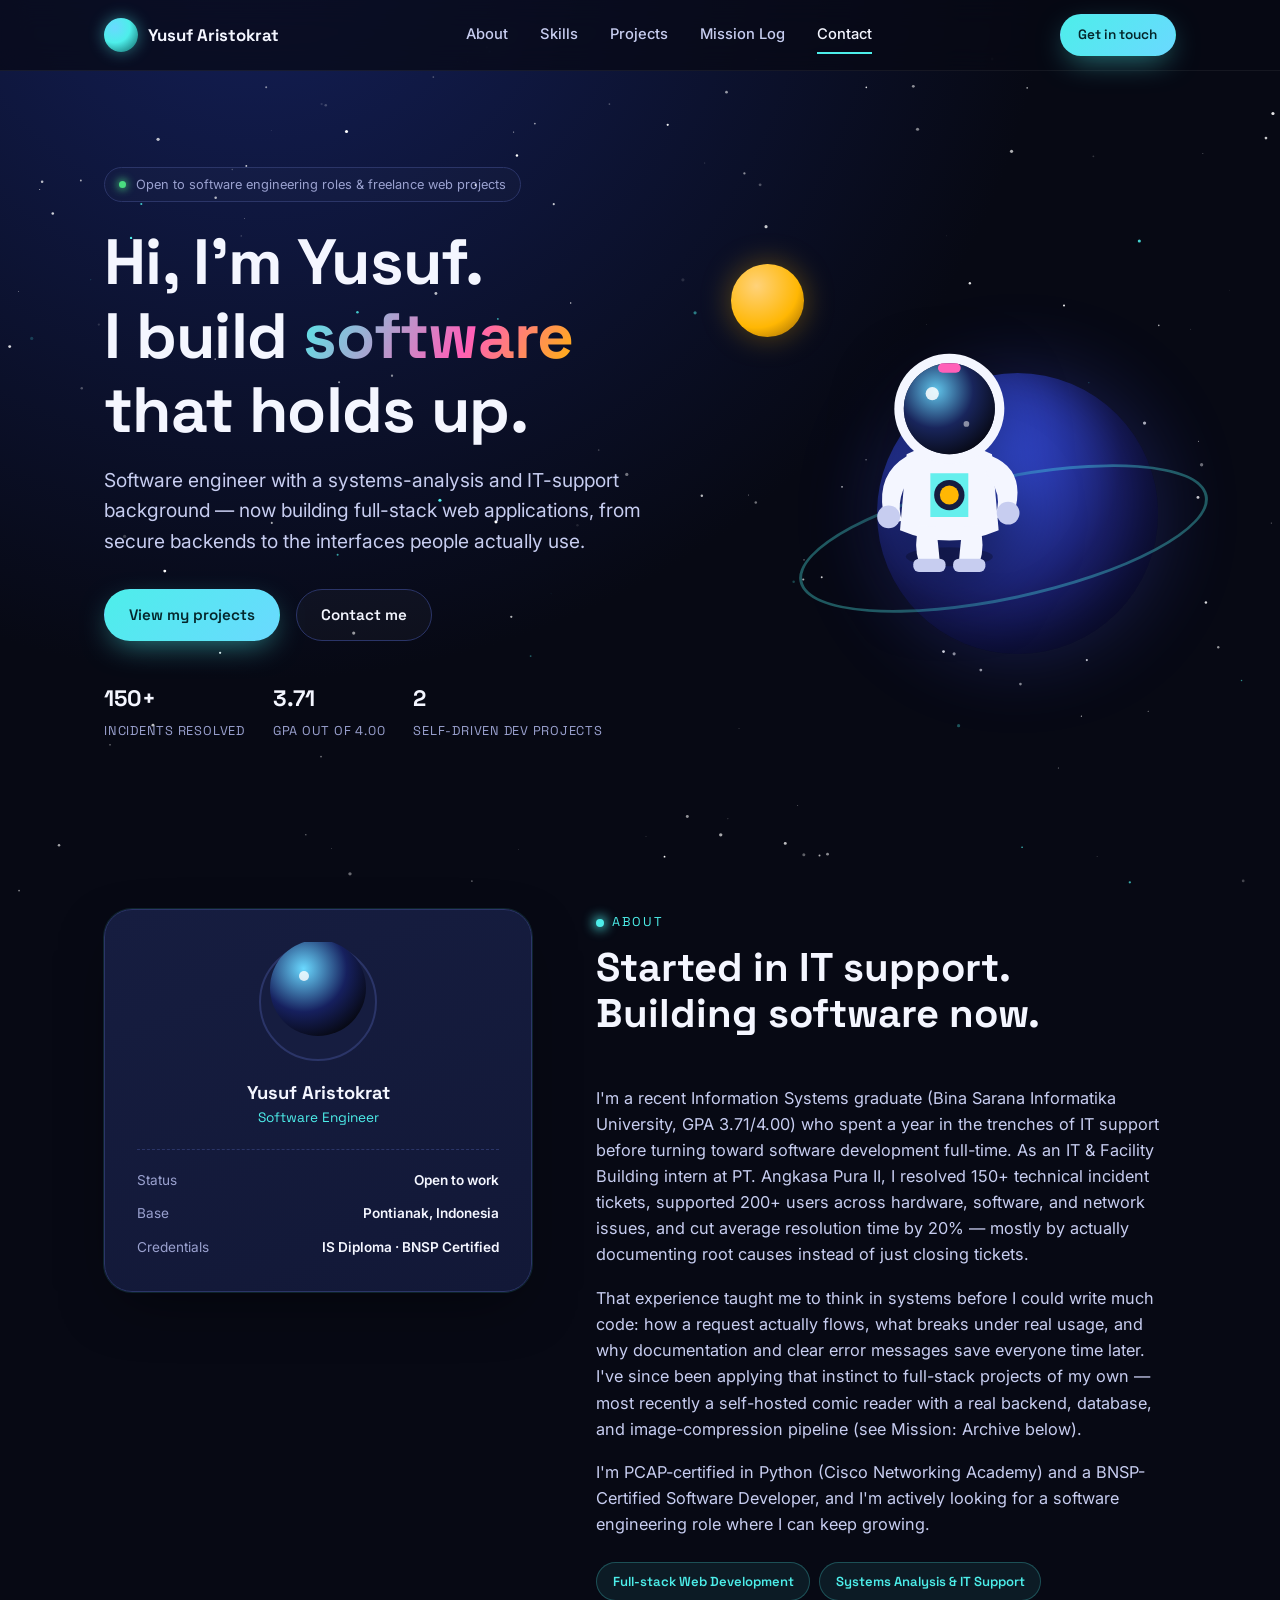
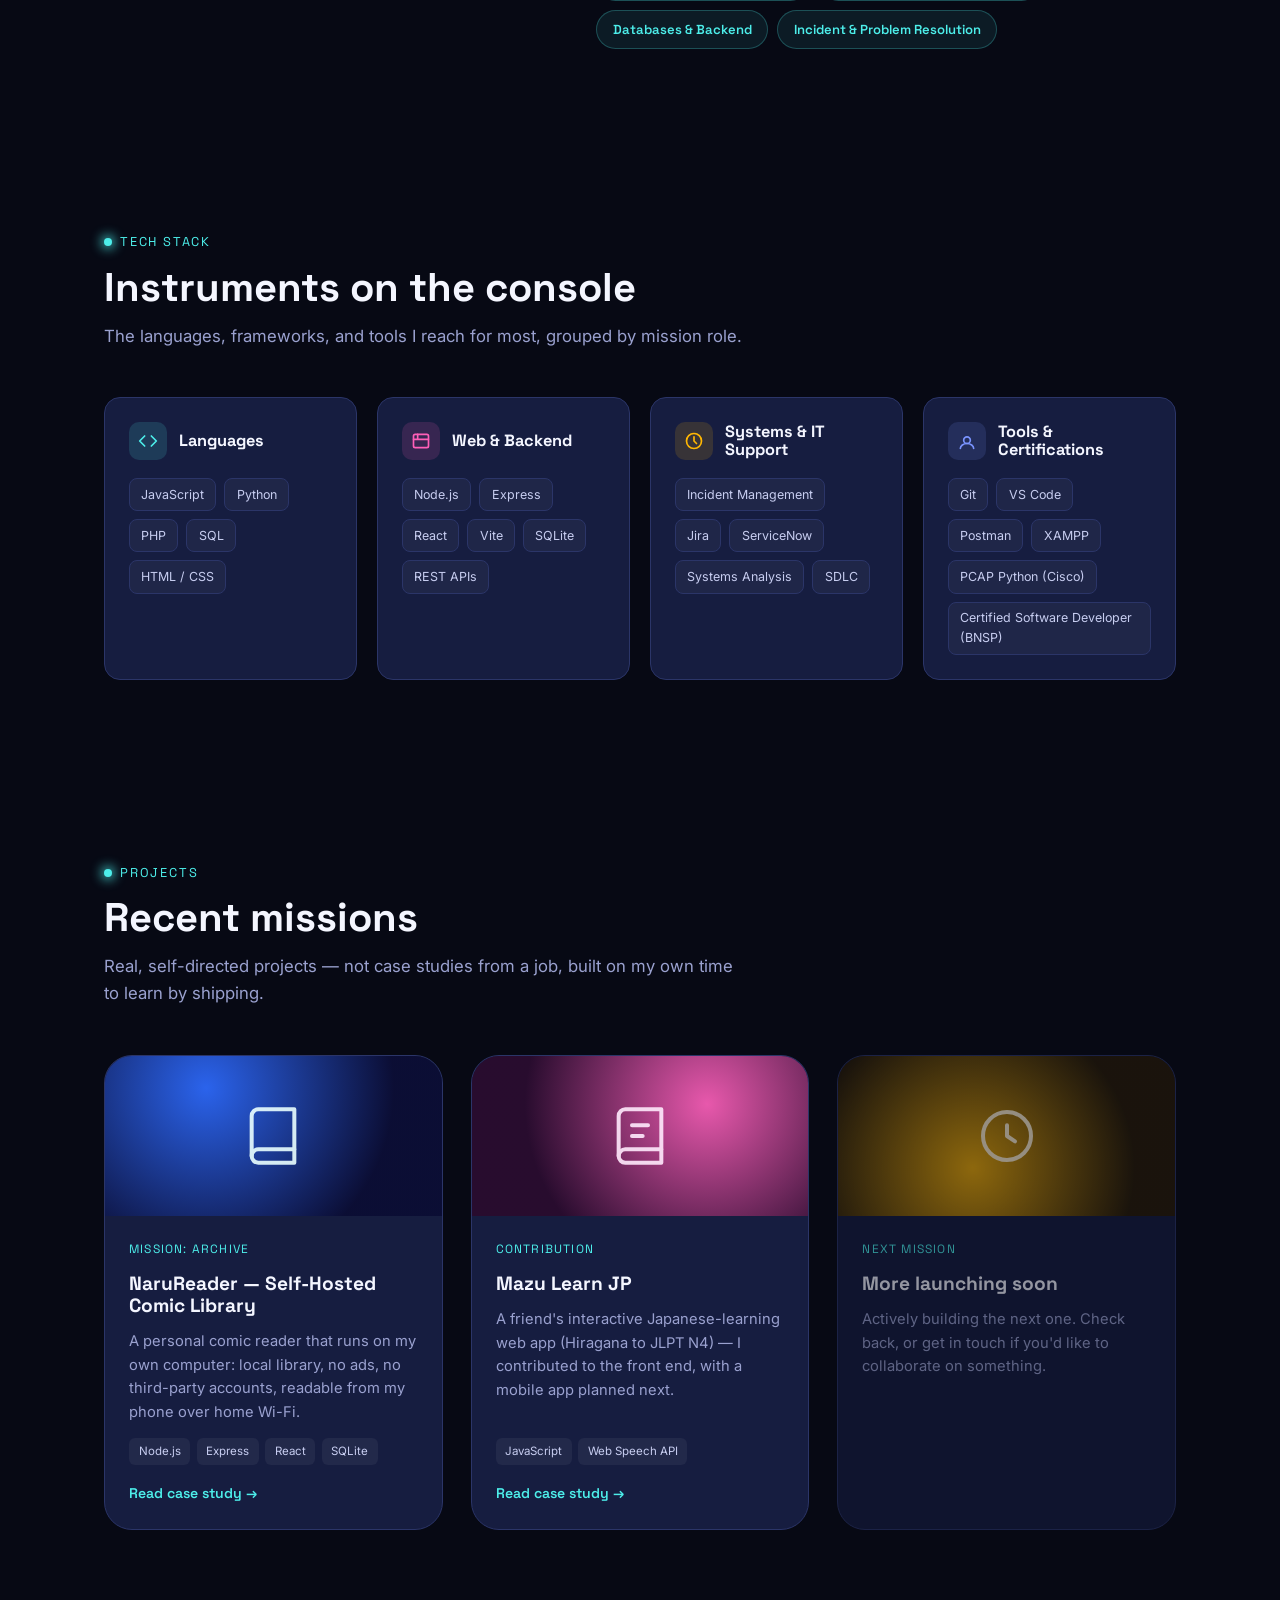
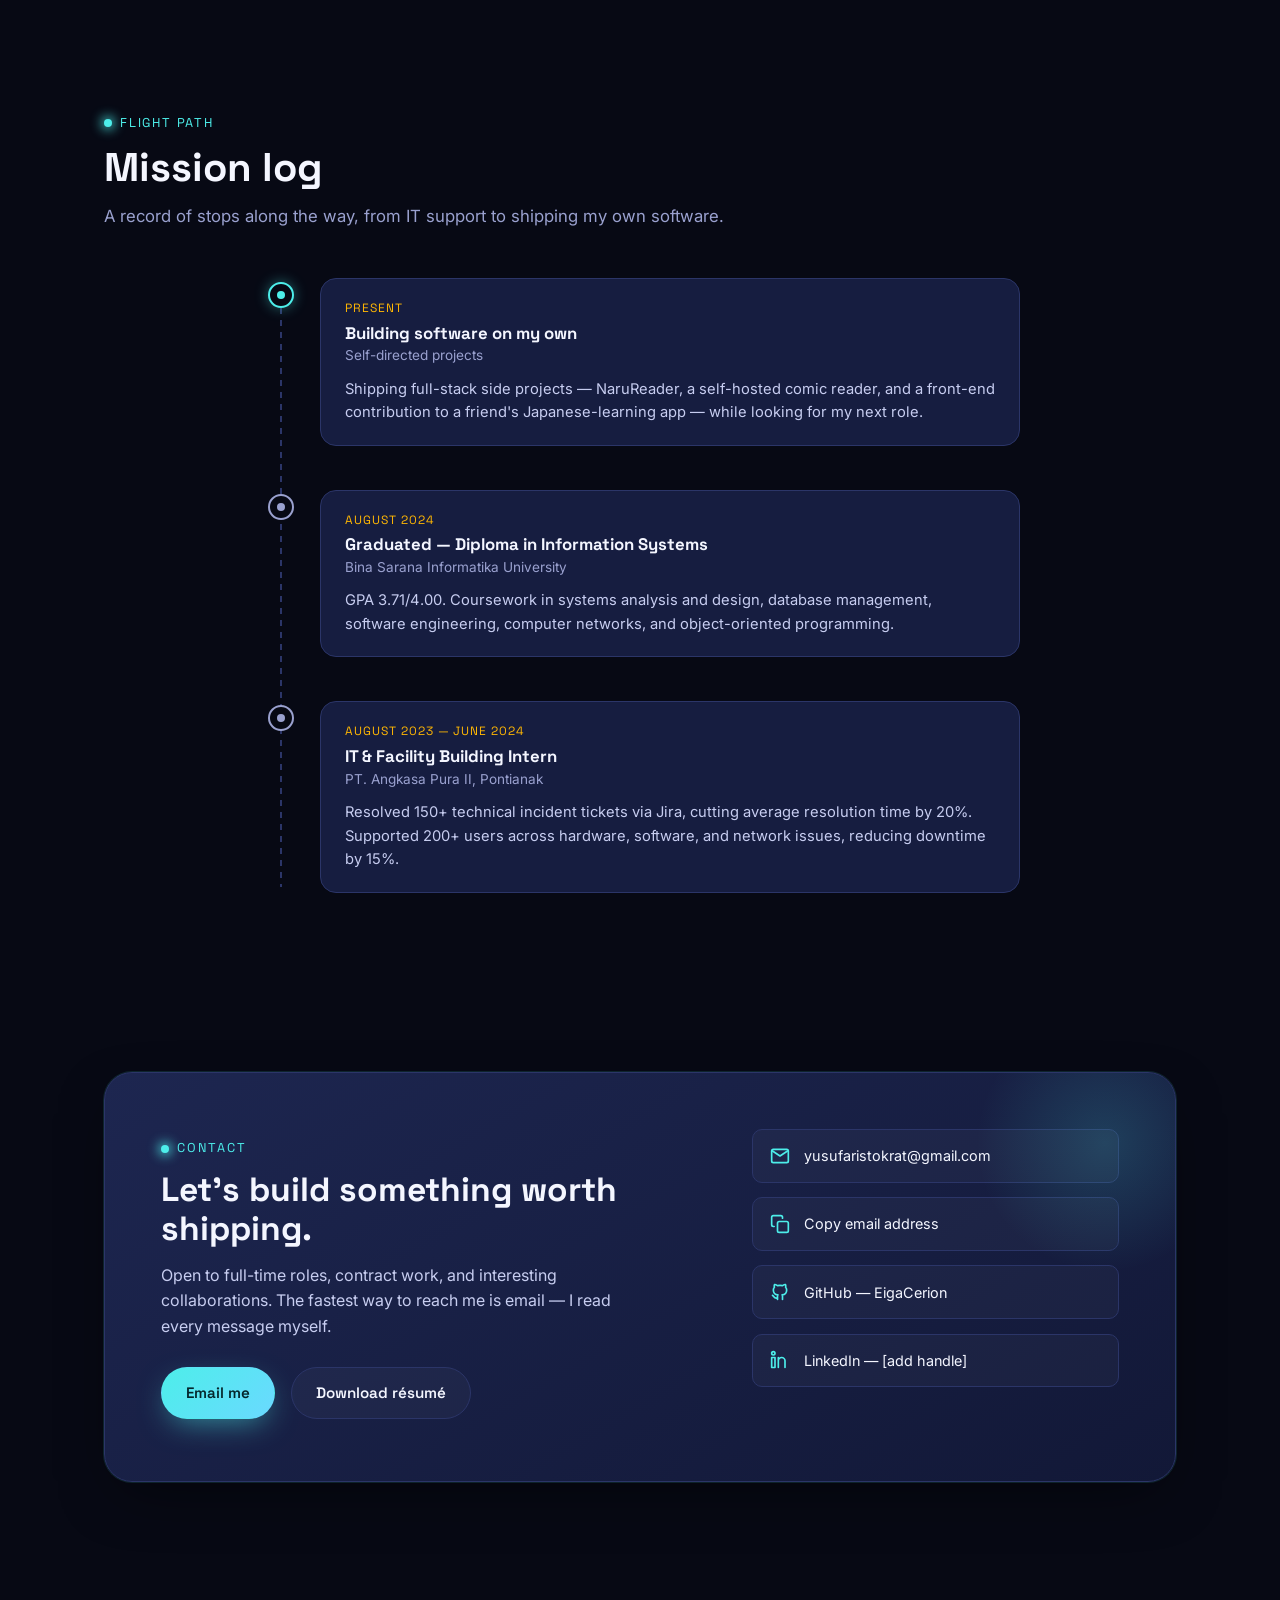
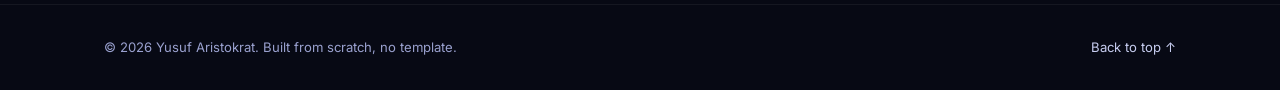
==== index.html @ 8302f6e8 "Initial commit: portfolio site with real content Static HTML/CSS/JS portfolio built around Yusuf's a" ====
<!doctype html>
<html lang="en">
<head>
  <meta charset="utf-8" />
  <meta name="viewport" content="width=device-width, initial-scale=1" />
  <title>Yusuf Aristokrat — Software Engineer</title>
  <meta name="description" content="Yusuf Aristokrat is a software engineer with a systems-analysis and IT-support background, building full-stack web applications. Explore projects, skills, and experience." />
  <meta name="theme-color" content="#070914" />

  <link rel="icon" href="data:image/svg+xml,%3Csvg xmlns='http://www.w3.org/2000/svg' viewBox='0 0 100 100'%3E%3Ccircle cx='50' cy='50' r='46' fill='%234deeea'/%3E%3Ccircle cx='38' cy='42' r='9' fill='%2304302f'/%3E%3C/svg%3E" />

  <link rel="preconnect" href="https://fonts.googleapis.com" />
  <link rel="preconnect" href="https://fonts.gstatic.com" crossorigin />
  <link href="https://fonts.googleapis.com/css2?family=Space+Grotesk:wght@500;600;700&family=Inter:wght@400;500;600&display=swap" rel="stylesheet" />

  <link rel="stylesheet" href="/assets/css/style.css" />

  <meta property="og:title" content="Yusuf Aristokrat — Software Engineer" />
  <meta property="og:description" content="Software engineer with an IT-support and systems-analysis background, building full-stack web applications." />
  <meta property="og:type" content="website" />
</head>
<body>
  <a class="skip-link" href="#main">Skip to content</a>
  <canvas id="starfield" aria-hidden="true"></canvas>

  <header class="site-nav">
    <div class="container nav-inner">
      <a class="brand" href="#top">
        <span class="brand-badge" aria-hidden="true"></span>
        Yusuf Aristokrat
      </a>

      <nav class="nav-links" aria-label="Primary">
        <a href="#about">About</a>
        <a href="#skills">Skills</a>
        <a href="#projects">Projects</a>
        <a href="#log">Mission Log</a>
        <a href="#contact">Contact</a>
      </nav>

      <div class="nav-cta">
        <a class="btn btn-primary btn-sm" href="#contact">Get in touch</a>
        <button class="nav-toggle" aria-label="Toggle menu" aria-expanded="false">
          <svg viewBox="0 0 24 24" fill="none" stroke="currentColor" stroke-width="2" stroke-linecap="round"><line x1="3" y1="6" x2="21" y2="6"/><line x1="3" y1="12" x2="21" y2="12"/><line x1="3" y1="18" x2="21" y2="18"/></svg>
        </button>
      </div>
    </div>
  </header>

  <main id="main">
    <div id="top"></div>

    <!-- ============ HERO ============ -->
    <section class="hero">
      <div class="container hero-inner">
        <div>
          <div class="hero-eyebrow"><span class="dot"></span> Open to software engineering roles &amp; freelance web projects</div>
          <h1>Hi, I'm Yusuf. <br />I build <span class="accent">software</span> that holds up.</h1>
          <p class="hero-lede">
            Software engineer with a systems-analysis and IT-support background — now
            building full-stack web applications, from secure backends to the interfaces
            people actually use.
          </p>
          <div class="hero-actions">
            <a class="btn btn-primary" href="#projects">View my projects</a>
            <a class="btn btn-ghost" href="#contact">Contact me</a>
          </div>
          <div class="hero-meta">
            <div><strong>150+</strong><span>Incidents resolved</span></div>
            <div><strong>3.71</strong><span>GPA out of 4.00</span></div>
            <div><strong>2</strong><span>Self-driven dev projects</span></div>
          </div>
        </div>

        <div class="hero-visual" aria-hidden="true">
          <div class="planet planet-main"></div>
          <div class="planet-ring"></div>
          <div class="planet planet-small"></div>

          <svg class="astronaut" viewBox="0 0 220 260" xmlns="http://www.w3.org/2000/svg">
            <ellipse cx="110" cy="238" rx="46" ry="10" fill="#000" opacity="0.25"/>
            <!-- backpack -->
            <rect x="78" y="118" width="64" height="70" rx="16" fill="#c7cdf0"/>
            <rect x="86" y="128" width="48" height="14" rx="4" fill="#4deeea"/>
            <!-- body -->
            <path d="M65 130 Q110 108 155 130 L162 210 Q110 232 58 210 Z" fill="#f4f6ff"/>
            <path d="M90 150 h40 v46 h-40 z" fill="#4deeea" opacity="0.85" rx="8"/>
            <circle cx="110" cy="173" r="16" fill="#161d40"/>
            <circle cx="110" cy="173" r="10" fill="#ffb703"/>
            <!-- arms -->
            <path d="M65 132 Q34 150 40 190 Q42 205 60 200 Q52 175 72 150 Z" fill="#f4f6ff"/>
            <path d="M155 132 Q189 146 180 186 Q176 202 158 196 Q168 172 148 150 Z" fill="#f4f6ff"/>
            <circle cx="46" cy="196" r="12" fill="#c7cdf0"/>
            <circle cx="172" cy="192" r="12" fill="#c7cdf0"/>
            <!-- legs -->
            <path d="M78 205 Q72 226 78 244 L100 244 Q98 222 96 206 Z" fill="#f4f6ff"/>
            <path d="M142 205 Q148 226 142 244 L120 244 Q122 222 124 206 Z" fill="#f4f6ff"/>
            <rect x="72" y="240" width="34" height="14" rx="6" fill="#c7cdf0"/>
            <rect x="114" y="240" width="34" height="14" rx="6" fill="#c7cdf0"/>
            <!-- helmet -->
            <circle cx="110" cy="82" r="58" fill="#f4f6ff"/>
            <circle cx="110" cy="82" r="48" fill="#0b1230"/>
            <circle cx="110" cy="82" r="48" fill="url(#visorGradient)" opacity="0.9"/>
            <circle cx="92" cy="66" r="7" fill="#ffffff" opacity="0.85"/>
            <circle cx="128" cy="98" r="3" fill="#ffffff" opacity="0.5"/>
            <rect x="98" y="34" width="24" height="10" rx="5" fill="#ff5fb8"/>
            <defs>
              <radialGradient id="visorGradient" cx="35%" cy="30%" r="75%">
                <stop offset="0%" stop-color="#6ad9ff"/>
                <stop offset="55%" stop-color="#1a2760"/>
                <stop offset="100%" stop-color="#070914"/>
              </radialGradient>
            </defs>
          </svg>
        </div>
      </div>
    </section>

    <!-- ============ ABOUT ============ -->
    <section id="about">
      <div class="container about-inner reveal">
        <div class="about-card id-badge">
          <svg class="avatar" viewBox="0 0 120 120" xmlns="http://www.w3.org/2000/svg">
            <circle cx="60" cy="60" r="58" fill="#161d40" stroke="#2b3568" stroke-width="2"/>
            <circle cx="60" cy="46" r="48" fill="url(#idVisor)"/>
            <circle cx="60" cy="46" r="58" fill="none"/>
            <circle cx="46" cy="34" r="5" fill="#fff" opacity="0.8"/>
            <defs>
              <radialGradient id="idVisor" cx="35%" cy="30%" r="75%">
                <stop offset="0%" stop-color="#6ad9ff"/>
                <stop offset="60%" stop-color="#16205e"/>
                <stop offset="100%" stop-color="#070914"/>
              </radialGradient>
            </defs>
          </svg>
          <h3>Yusuf Aristokrat</h3>
          <span class="role">Software Engineer</span>
          <div class="id-stats">
            <div><span>Status</span><span>Open to work</span></div>
            <div><span>Base</span><span>Pontianak, Indonesia</span></div>
            <div><span>Credentials</span><span>IS Diploma · BNSP Certified</span></div>
          </div>
        </div>

        <div>
          <div class="section-head">
            <span class="eyebrow">About</span>
            <h2>Started in IT support. Building software now.</h2>
          </div>
          <div class="about-copy">
            <p>
              I'm a recent Information Systems graduate (Bina Sarana Informatika University,
              GPA 3.71/4.00) who spent a year in the trenches of IT support before turning
              toward software development full-time. As an IT &amp; Facility Building intern
              at PT. Angkasa Pura II, I resolved 150+ technical incident tickets, supported
              200+ users across hardware, software, and network issues, and cut average
              resolution time by 20% — mostly by actually documenting root causes instead of
              just closing tickets.
            </p>
            <p>
              That experience taught me to think in systems before I could write much code:
              how a request actually flows, what breaks under real usage, and why
              documentation and clear error messages save everyone time later. I've since
              been applying that instinct to full-stack projects of my own — most recently a
              self-hosted comic reader with a real backend, database, and image-compression
              pipeline (see Mission: Archive below).
            </p>
            <p>
              I'm PCAP-certified in Python (Cisco Networking Academy) and a BNSP-Certified
              Software Developer, and I'm actively looking for a software engineering role
              where I can keep growing.
            </p>
          </div>
          <div class="focus-chips">
            <span class="chip">Full-stack Web Development</span>
            <span class="chip">Systems Analysis &amp; IT Support</span>
            <span class="chip">Databases &amp; Backend</span>
            <span class="chip">Incident &amp; Problem Resolution</span>
          </div>
        </div>
      </div>
    </section>

    <!-- ============ SKILLS ============ -->
    <section id="skills">
      <div class="container">
        <div class="section-head reveal">
          <span class="eyebrow">Tech stack</span>
          <h2>Instruments on the console</h2>
          <p>The languages, frameworks, and tools I reach for most, grouped by mission role.</p>
        </div>

        <div class="skills-grid reveal">
          <div class="skill-card">
            <div class="skill-card-head">
              <span class="skill-icon icon-cyan">
                <svg viewBox="0 0 24 24" fill="none" stroke="currentColor" stroke-width="2" stroke-linecap="round" stroke-linejoin="round"><polyline points="8 6 2 12 8 18"/><polyline points="16 6 22 12 16 18"/></svg>
              </span>
              <h3>Languages</h3>
            </div>
            <div class="skill-tags">
              <span class="skill-tag">JavaScript</span>
              <span class="skill-tag">Python</span>
              <span class="skill-tag">PHP</span>
              <span class="skill-tag">SQL</span>
              <span class="skill-tag">HTML / CSS</span>
            </div>
          </div>

          <div class="skill-card">
            <div class="skill-card-head">
              <span class="skill-icon icon-magenta">
                <svg viewBox="0 0 24 24" fill="none" stroke="currentColor" stroke-width="2" stroke-linecap="round" stroke-linejoin="round"><rect x="3" y="4" width="18" height="16" rx="2"/><path d="M3 10h18M8 4v6"/></svg>
              </span>
              <h3>Web &amp; Backend</h3>
            </div>
            <div class="skill-tags">
              <span class="skill-tag">Node.js</span>
              <span class="skill-tag">Express</span>
              <span class="skill-tag">React</span>
              <span class="skill-tag">Vite</span>
              <span class="skill-tag">SQLite</span>
              <span class="skill-tag">REST APIs</span>
            </div>
          </div>

          <div class="skill-card">
            <div class="skill-card-head">
              <span class="skill-icon icon-amber">
                <svg viewBox="0 0 24 24" fill="none" stroke="currentColor" stroke-width="2" stroke-linecap="round" stroke-linejoin="round"><circle cx="12" cy="12" r="9"/><path d="M12 7v5l3 3"/></svg>
              </span>
              <h3>Systems &amp; IT Support</h3>
            </div>
            <div class="skill-tags">
              <span class="skill-tag">Incident Management</span>
              <span class="skill-tag">Jira</span>
              <span class="skill-tag">ServiceNow</span>
              <span class="skill-tag">Systems Analysis</span>
              <span class="skill-tag">SDLC</span>
            </div>
          </div>

          <div class="skill-card">
            <div class="skill-card-head">
              <span class="skill-icon icon-blue">
                <svg viewBox="0 0 24 24" fill="none" stroke="currentColor" stroke-width="2" stroke-linecap="round" stroke-linejoin="round"><path d="M12 15a4 4 0 1 0 0-8 4 4 0 0 0 0 8Z"/><path d="M4 21c0-3.3 3.6-6 8-6s8 2.7 8 6"/></svg>
              </span>
              <h3>Tools &amp; Certifications</h3>
            </div>
            <div class="skill-tags">
              <span class="skill-tag">Git</span>
              <span class="skill-tag">VS Code</span>
              <span class="skill-tag">Postman</span>
              <span class="skill-tag">XAMPP</span>
              <span class="skill-tag">PCAP Python (Cisco)</span>
              <span class="skill-tag">Certified Software Developer (BNSP)</span>
            </div>
          </div>
        </div>
      </div>
    </section>

    <!-- ============ PROJECTS ============ -->
    <section id="projects">
      <div class="container">
        <div class="section-head reveal">
          <span class="eyebrow">Projects</span>
          <h2>Recent missions</h2>
          <p>Real, self-directed projects — not case studies from a job, built on my own time to learn by shipping.</p>
        </div>

        <div class="projects-grid reveal">
          <a class="project-card" href="/projects/naruread.html">
            <div class="project-thumb thumb-relay">
              <svg viewBox="0 0 24 24" fill="none" stroke="#eaffff" stroke-width="1.5" stroke-linecap="round" stroke-linejoin="round"><path d="M4 19.5A2.5 2.5 0 0 1 6.5 17H20"/><path d="M6.5 2H20v20H6.5A2.5 2.5 0 0 1 4 19.5v-15A2.5 2.5 0 0 1 6.5 2Z"/></svg>
            </div>
            <div class="project-body">
              <span class="project-codename">Mission: Archive</span>
              <h3>NaruReader — Self-Hosted Comic Library</h3>
              <p>A personal comic reader that runs on my own computer: local library, no ads, no third-party accounts, readable from my phone over home Wi-Fi.</p>
              <div class="project-tags"><span>Node.js</span><span>Express</span><span>React</span><span>SQLite</span></div>
              <span class="project-link">Read case study →</span>
            </div>
          </a>

          <a class="project-card" href="/projects/mazu-learn-jp.html">
            <div class="project-thumb thumb-beacon">
              <svg viewBox="0 0 24 24" fill="none" stroke="#ffeafc" stroke-width="1.5" stroke-linecap="round" stroke-linejoin="round"><path d="M4 19.5A2.5 2.5 0 0 1 6.5 17H20"/><path d="M6.5 2H20v20H6.5A2.5 2.5 0 0 1 4 19.5v-15A2.5 2.5 0 0 1 6.5 2Z"/><path d="M9 8h6M9 12h4"/></svg>
            </div>
            <div class="project-body">
              <span class="project-codename">Contribution</span>
              <h3>Mazu Learn JP</h3>
              <p>A friend's interactive Japanese-learning web app (Hiragana to JLPT N4) — I contributed to the front end, with a mobile app planned next.</p>
              <div class="project-tags"><span>JavaScript</span><span>Web Speech API</span></div>
              <span class="project-link">Read case study →</span>
            </div>
          </a>

          <div class="project-card" style="opacity:0.6; cursor:default;" aria-disabled="true">
            <div class="project-thumb thumb-cartograph">
              <svg viewBox="0 0 24 24" fill="none" stroke="#fff4dd" stroke-width="1.5" stroke-linecap="round" stroke-linejoin="round"><circle cx="12" cy="12" r="9"/><path d="M12 8v4l3 2"/></svg>
            </div>
            <div class="project-body">
              <span class="project-codename">Next mission</span>
              <h3>More launching soon</h3>
              <p>Actively building the next one. Check back, or get in touch if you'd like to collaborate on something.</p>
            </div>
          </div>
        </div>
      </div>
    </section>

    <!-- ============ MISSION LOG (experience) ============ -->
    <section id="log">
      <div class="container">
        <div class="section-head reveal">
          <span class="eyebrow">Flight path</span>
          <h2>Mission log</h2>
          <p>A record of stops along the way, from IT support to shipping my own software.</p>
        </div>

        <div class="timeline reveal">
          <div class="timeline-item">
            <div class="timeline-marker"><span></span></div>
            <div class="timeline-card">
              <span class="timeline-date">Present</span>
              <h3>Building software on my own</h3>
              <span class="timeline-org">Self-directed projects</span>
              <p>Shipping full-stack side projects — NaruReader, a self-hosted comic reader, and a front-end contribution to a friend's Japanese-learning app — while looking for my next role.</p>
            </div>
          </div>

          <div class="timeline-item is-past">
            <div class="timeline-marker"><span></span></div>
            <div class="timeline-card">
              <span class="timeline-date">August 2024</span>
              <h3>Graduated — Diploma in Information Systems</h3>
              <span class="timeline-org">Bina Sarana Informatika University</span>
              <p>GPA 3.71/4.00. Coursework in systems analysis and design, database management, software engineering, computer networks, and object-oriented programming.</p>
            </div>
          </div>

          <div class="timeline-item is-past">
            <div class="timeline-marker"><span></span></div>
            <div class="timeline-card">
              <span class="timeline-date">August 2023 — June 2024</span>
              <h3>IT &amp; Facility Building Intern</h3>
              <span class="timeline-org">PT. Angkasa Pura II, Pontianak</span>
              <p>Resolved 150+ technical incident tickets via Jira, cutting average resolution time by 20%. Supported 200+ users across hardware, software, and network issues, reducing downtime by 15%.</p>
            </div>
          </div>
        </div>
      </div>
    </section>

    <!-- ============ CONTACT ============ -->
    <section id="contact">
      <div class="container">
        <div class="contact-panel reveal">
          <div class="contact-copy">
            <span class="eyebrow">Contact</span>
            <h2>Let's build something worth shipping.</h2>
            <p>
              Open to full-time roles, contract work, and interesting collaborations.
              The fastest way to reach me is email — I read every message myself.
            </p>
            <div class="contact-actions">
              <a class="btn btn-primary" href="mailto:yusufaristokrat@gmail.com">Email me</a>
              <a class="btn btn-ghost" href="/assets/resume.pdf" target="_blank" rel="noopener">Download résumé</a>
            </div>
          </div>

          <div class="contact-links">
            <a class="contact-link-item" href="mailto:yusufaristokrat@gmail.com">
              <svg viewBox="0 0 24 24" fill="none" stroke="currentColor" stroke-width="2" stroke-linecap="round" stroke-linejoin="round"><rect x="2" y="4" width="20" height="16" rx="2"/><path d="m3 6 9 6 9-6"/></svg>
              yusufaristokrat@gmail.com
            </a>
            <button class="contact-link-item" type="button" data-copy-email="yusufaristokrat@gmail.com" style="cursor:pointer;text-align:left;width:100%;">
              <svg viewBox="0 0 24 24" fill="none" stroke="currentColor" stroke-width="2" stroke-linecap="round" stroke-linejoin="round"><rect x="9" y="9" width="13" height="13" rx="2"/><path d="M5 15H4a2 2 0 0 1-2-2V4a2 2 0 0 1 2-2h9a2 2 0 0 1 2 2v1"/></svg>
              Copy email address
            </button>
            <a class="contact-link-item" href="https://github.com/EigaCerion" target="_blank" rel="noopener">
              <svg viewBox="0 0 24 24" fill="none" stroke="currentColor" stroke-width="2" stroke-linecap="round" stroke-linejoin="round"><path d="M9 19c-4.3 1.4-4.3-2.5-6-3m12 5v-3.5c0-1 .1-1.4-.5-2 2.8-.3 5.5-1.4 5.5-6a4.6 4.6 0 0 0-1.3-3.2 4.2 4.2 0 0 0-.1-3.2s-1.1-.3-3.5 1.3a12.3 12.3 0 0 0-6.2 0C6.5 2.8 5.4 3.1 5.4 3.1a4.2 4.2 0 0 0-.1 3.2A4.6 4.6 0 0 0 4 9.5c0 4.6 2.7 5.7 5.5 6-.6.6-.6 1.2-.5 2V21"/></svg>
              GitHub — EigaCerion
            </a>
            <a class="contact-link-item" href="https://www.linkedin.com/" target="_blank" rel="noopener">
              <svg viewBox="0 0 24 24" fill="none" stroke="currentColor" stroke-width="2" stroke-linecap="round" stroke-linejoin="round"><rect x="2" y="9" width="4" height="12"/><circle cx="4" cy="4" r="2"/><path d="M10 9v12M10 13a4 4 0 0 1 8 0v8"/></svg>
              LinkedIn — [add handle]
            </a>
            <p class="copy-feedback" role="status" aria-live="polite"></p>
          </div>
        </div>
      </div>
    </section>
  </main>

  <footer class="site-footer">
    <div class="container footer-inner">
      <span>© 2026 Yusuf Aristokrat. Built from scratch, no template.</span>
      <a href="#top">Back to top ↑</a>
    </div>
  </footer>

  <script src="/assets/js/main.js" defer></script>
</body>
</html>
---- assets/css/style.css ----
/* ==========================================================================
   Yusuf Aristokrat — Portfolio
   Cartoon sci-fi / space theme. Single stylesheet, no build step required.
   ========================================================================== */

:root {
  /* Space palette */
  --bg-0: #070914;
  --bg-1: #0b0f24;
  --bg-2: #121837;
  --surface: #161d40;
  --surface-hi: #1d2650;
  --border: #2b3568;

  --text-0: #f4f6ff;
  --text-1: #c7cdf0;
  --text-2: #9aa1cf;

  --cyan: #4deeea;
  --cyan-ink: #04302f;
  --magenta: #ff5fb8;
  --amber: #ffb703;

  --focus: #7fe8ff;

  --font-display: "Space Grotesk", "Segoe UI", system-ui, sans-serif;
  --font-body: "Inter", "Segoe UI", system-ui, sans-serif;

  --radius-sm: 10px;
  --radius-md: 16px;
  --radius-lg: 28px;

  --container: 1120px;
  --shadow-glow: 0 0 0 1px rgba(77, 238, 234, 0.12), 0 20px 60px -20px rgba(0, 0, 0, 0.6);
}

/* ---- Reset ---- */
*,
*::before,
*::after {
  box-sizing: border-box;
}

html {
  scroll-behavior: smooth;
  -webkit-text-size-adjust: 100%;
}

body {
  margin: 0;
  background: var(--bg-0);
  color: var(--text-1);
  font-family: var(--font-body);
  font-size: 16px;
  line-height: 1.6;
  overflow-x: hidden;
}

img,
svg {
  display: block;
  max-width: 100%;
}

a {
  color: inherit;
}

ul {
  margin: 0;
  padding: 0;
  list-style: none;
}

h1, h2, h3, h4 {
  font-family: var(--font-display);
  color: var(--text-0);
  line-height: 1.15;
  margin: 0;
}

p {
  margin: 0;
}

button {
  font: inherit;
  color: inherit;
}

/* ---- Motion safety ---- */
@media (prefers-reduced-motion: reduce) {
  html {
    scroll-behavior: auto;
  }
  *,
  *::before,
  *::after {
    animation-duration: 0.001ms !important;
    animation-iteration-count: 1 !important;
    transition-duration: 0.001ms !important;
    scroll-behavior: auto !important;
  }
}

/* ---- Focus states (accessibility) ---- */
a:focus-visible,
button:focus-visible,
[tabindex]:focus-visible {
  outline: 3px solid var(--focus);
  outline-offset: 3px;
  border-radius: 4px;
}

/* ---- Skip link ---- */
.skip-link {
  position: absolute;
  left: 1rem;
  top: -60px;
  background: var(--cyan);
  color: var(--cyan-ink);
  font-weight: 700;
  padding: 0.75rem 1.25rem;
  border-radius: var(--radius-sm);
  z-index: 1000;
  transition: top 0.2s ease;
}

.skip-link:focus {
  top: 1rem;
}

/* ---- Starfield canvas ---- */
#starfield {
  position: fixed;
  inset: 0;
  z-index: -1;
  width: 100%;
  height: 100%;
  background: radial-gradient(ellipse at 20% -10%, #14205a 0%, var(--bg-0) 55%), var(--bg-0);
}

/* ---- Layout helpers ---- */
.container {
  width: 100%;
  max-width: var(--container);
  margin-inline: auto;
  padding-inline: 1.5rem;
}

section {
  position: relative;
  padding-block: clamp(3.5rem, 7vw, 6.5rem);
}

.section-head {
  max-width: 640px;
  margin-bottom: clamp(2rem, 4vw, 3rem);
}

.eyebrow {
  display: inline-flex;
  align-items: center;
  gap: 0.5rem;
  font-family: var(--font-display);
  font-size: 0.8rem;
  letter-spacing: 0.14em;
  text-transform: uppercase;
  color: var(--cyan);
  margin-bottom: 0.75rem;
}

.eyebrow::before {
  content: "";
  width: 8px;
  height: 8px;
  border-radius: 50%;
  background: var(--cyan);
  box-shadow: 0 0 12px 2px var(--cyan);
}

.section-head h2 {
  font-size: clamp(1.75rem, 3.2vw, 2.5rem);
  margin-bottom: 0.75rem;
}

.section-head p {
  color: var(--text-2);
  font-size: 1.05rem;
}

/* ---- Buttons ---- */
.btn {
  display: inline-flex;
  align-items: center;
  gap: 0.5rem;
  padding: 0.8rem 1.5rem;
  border-radius: 999px;
  font-family: var(--font-display);
  font-weight: 600;
  font-size: 0.95rem;
  text-decoration: none;
  border: 1px solid transparent;
  cursor: pointer;
  transition: transform 0.15s ease, box-shadow 0.15s ease, background 0.15s ease;
}

.btn:hover {
  transform: translateY(-2px);
}

.btn-primary {
  background: linear-gradient(135deg, var(--cyan), #6ad9ff);
  color: #04262b;
  box-shadow: 0 10px 30px -8px rgba(77, 238, 234, 0.55);
}

.btn-primary:hover {
  box-shadow: 0 14px 34px -6px rgba(77, 238, 234, 0.7);
}

.btn-ghost {
  background: rgba(255, 255, 255, 0.03);
  border-color: var(--border);
  color: var(--text-0);
}

.btn-ghost:hover {
  border-color: var(--cyan);
  background: rgba(77, 238, 234, 0.06);
}

.btn-sm {
  padding: 0.55rem 1.1rem;
  font-size: 0.85rem;
}

/* ==========================================================================
   Nav
   ========================================================================== */
.site-nav {
  position: sticky;
  top: 0;
  z-index: 100;
  backdrop-filter: blur(14px);
  background: rgba(7, 9, 20, 0.72);
  border-bottom: 1px solid rgba(255, 255, 255, 0.06);
}

.nav-inner {
  display: flex;
  align-items: center;
  justify-content: space-between;
  padding-block: 0.9rem;
}

.brand {
  display: flex;
  align-items: center;
  gap: 0.6rem;
  text-decoration: none;
  font-family: var(--font-display);
  font-weight: 700;
  color: var(--text-0);
  font-size: 1.05rem;
}

.brand-badge {
  width: 34px;
  height: 34px;
  border-radius: 50%;
  background: radial-gradient(circle at 32% 28%, #6ad9ff, var(--cyan) 45%, #0d5f60 100%);
  box-shadow: 0 0 16px rgba(77, 238, 234, 0.45);
  flex-shrink: 0;
}

.nav-links {
  display: flex;
  align-items: center;
  gap: 2rem;
}

.nav-links a {
  text-decoration: none;
  color: var(--text-1);
  font-size: 0.92rem;
  font-weight: 500;
  position: relative;
  padding-block: 0.3rem;
}

.nav-links a::after {
  content: "";
  position: absolute;
  left: 0;
  bottom: -2px;
  width: 0;
  height: 2px;
  background: var(--cyan);
  transition: width 0.2s ease;
}

.nav-links a:hover::after,
.nav-links a.active::after {
  width: 100%;
}

.nav-links a.active {
  color: var(--text-0);
}

.nav-cta {
  display: flex;
  align-items: center;
  gap: 1rem;
}

.nav-toggle {
  display: none;
  background: none;
  border: 1px solid var(--border);
  border-radius: 8px;
  width: 42px;
  height: 42px;
  align-items: center;
  justify-content: center;
  cursor: pointer;
}

.nav-toggle svg {
  width: 20px;
  height: 20px;
}

/* ==========================================================================
   Hero
   ========================================================================== */
.hero {
  padding-top: clamp(3.5rem, 8vw, 6rem);
  padding-bottom: clamp(3rem, 6vw, 5rem);
  overflow: hidden;
}

.hero-inner {
  display: grid;
  grid-template-columns: 1.1fr 0.9fr;
  gap: clamp(2rem, 5vw, 4rem);
  align-items: center;
}

.hero-eyebrow {
  display: inline-flex;
  align-items: center;
  gap: 0.6rem;
  padding: 0.4rem 0.9rem;
  border: 1px solid var(--border);
  border-radius: 999px;
  font-size: 0.8rem;
  color: var(--text-2);
  margin-bottom: 1.5rem;
  background: rgba(255, 255, 255, 0.02);
}

.hero-eyebrow .dot {
  width: 7px;
  height: 7px;
  border-radius: 50%;
  background: #4ade80;
  box-shadow: 0 0 8px 1px #4ade80;
}

.hero h1 {
  font-size: clamp(2.4rem, 5.4vw, 4rem);
  letter-spacing: -0.01em;
  margin-bottom: 1.1rem;
}

.hero h1 .accent {
  background: linear-gradient(120deg, var(--cyan), var(--magenta) 60%, var(--amber));
  -webkit-background-clip: text;
  background-clip: text;
  color: transparent;
}

.hero-lede {
  font-size: clamp(1.05rem, 1.6vw, 1.2rem);
  color: var(--text-1);
  max-width: 46ch;
  margin-bottom: 2rem;
}

.hero-actions {
  display: flex;
  flex-wrap: wrap;
  gap: 1rem;
  margin-bottom: 2.5rem;
}

.hero-meta {
  display: flex;
  flex-wrap: wrap;
  gap: 1.75rem;
}

.hero-meta div {
  font-family: var(--font-display);
}

.hero-meta strong {
  display: block;
  font-size: 1.4rem;
  color: var(--text-0);
}

.hero-meta span {
  font-size: 0.8rem;
  color: var(--text-2);
  text-transform: uppercase;
  letter-spacing: 0.06em;
}

/* Hero visual: astronaut + planet scene */
.hero-visual {
  position: relative;
  aspect-ratio: 1 / 1;
  display: flex;
  align-items: center;
  justify-content: center;
}

.hero-visual .planet {
  position: absolute;
  border-radius: 50%;
}

.planet-main {
  width: 62%;
  aspect-ratio: 1;
  right: 4%;
  bottom: 6%;
  background: radial-gradient(circle at 34% 30%, #3d5bff, #1a1f6b 55%, #0a0c33 100%);
  box-shadow: inset -18px -18px 50px rgba(0, 0, 0, 0.5), 0 0 80px rgba(77, 91, 255, 0.25);
  animation: spin-slow 40s linear infinite;
}

.planet-ring {
  position: absolute;
  width: 92%;
  aspect-ratio: 3.4 / 1;
  border: 3px solid rgba(77, 238, 234, 0.35);
  border-radius: 50%;
  right: -8%;
  bottom: 18%;
  transform: rotate(-12deg);
}

.planet-small {
  width: 16%;
  aspect-ratio: 1;
  left: 2%;
  top: 8%;
  background: radial-gradient(circle at 35% 30%, #ffd27a, var(--amber) 60%, #8a5a05 100%);
  box-shadow: 0 0 30px rgba(255, 183, 3, 0.35);
  animation: float-y 7s ease-in-out infinite;
}

.astronaut {
  position: relative;
  width: 46%;
  z-index: 2;
  animation: float-y 6s ease-in-out infinite;
  filter: drop-shadow(0 20px 30px rgba(0, 0, 0, 0.5));
}

@keyframes float-y {
  0%, 100% { transform: translateY(0); }
  50% { transform: translateY(-18px); }
}

@keyframes spin-slow {
  from { transform: rotate(0deg); }
  to { transform: rotate(360deg); }
}

/* ==========================================================================
   About
   ========================================================================== */
.about-inner {
  display: grid;
  grid-template-columns: 0.85fr 1.15fr;
  gap: clamp(2rem, 5vw, 4rem);
  align-items: start;
}

.about-card {
  background: linear-gradient(160deg, var(--surface), var(--bg-2));
  border: 1px solid var(--border);
  border-radius: var(--radius-lg);
  padding: 2rem;
  box-shadow: var(--shadow-glow);
}

.about-copy p {
  color: var(--text-1);
  margin-bottom: 1.1rem;
  font-size: 1.02rem;
}

.about-copy p:last-child {
  margin-bottom: 0;
}

.focus-chips {
  display: flex;
  flex-wrap: wrap;
  gap: 0.6rem;
  margin-top: 1.5rem;
}

.chip {
  font-family: var(--font-display);
  font-size: 0.82rem;
  font-weight: 600;
  padding: 0.5rem 0.95rem;
  border-radius: 999px;
  background: rgba(77, 238, 234, 0.08);
  color: var(--cyan);
  border: 1px solid rgba(77, 238, 234, 0.25);
}

.id-badge {
  display: flex;
  flex-direction: column;
  align-items: center;
  text-align: center;
}

.id-badge .avatar {
  width: 120px;
  height: 120px;
  margin-bottom: 1.25rem;
}

.id-badge h3 {
  font-size: 1.15rem;
  margin-bottom: 0.25rem;
}

.id-badge .role {
  color: var(--cyan);
  font-size: 0.85rem;
  font-family: var(--font-display);
  margin-bottom: 1.25rem;
}

.id-stats {
  width: 100%;
  border-top: 1px dashed var(--border);
  padding-top: 1.25rem;
  display: grid;
  gap: 0.75rem;
}

.id-stats div {
  display: flex;
  justify-content: space-between;
  font-size: 0.85rem;
}

.id-stats span:first-child {
  color: var(--text-2);
}

.id-stats span:last-child {
  color: var(--text-0);
  font-weight: 600;
}

/* ==========================================================================
   Skills
   ========================================================================== */
.skills-grid {
  display: grid;
  grid-template-columns: repeat(auto-fit, minmax(240px, 1fr));
  gap: 1.25rem;
}

.skill-card {
  background: var(--surface);
  border: 1px solid var(--border);
  border-radius: var(--radius-md);
  padding: 1.5rem;
  transition: transform 0.2s ease, border-color 0.2s ease;
}

.skill-card:hover {
  transform: translateY(-4px);
  border-color: var(--cyan);
}

.skill-card-head {
  display: flex;
  align-items: center;
  gap: 0.75rem;
  margin-bottom: 1.1rem;
}

.skill-icon {
  width: 38px;
  height: 38px;
  border-radius: 10px;
  display: flex;
  align-items: center;
  justify-content: center;
  flex-shrink: 0;
}

.skill-icon svg {
  width: 20px;
  height: 20px;
}

.skill-card h3 {
  font-size: 1.02rem;
}

.skill-tags {
  display: flex;
  flex-wrap: wrap;
  gap: 0.5rem;
}

.skill-tag {
  font-size: 0.78rem;
  padding: 0.35rem 0.7rem;
  border-radius: 8px;
  background: rgba(255, 255, 255, 0.04);
  color: var(--text-1);
  border: 1px solid var(--border);
}

/* Icon color variants */
.icon-cyan { background: rgba(77, 238, 234, 0.14); color: var(--cyan); }
.icon-magenta { background: rgba(255, 95, 184, 0.14); color: var(--magenta); }
.icon-amber { background: rgba(255, 183, 3, 0.14); color: var(--amber); }
.icon-blue { background: rgba(122, 148, 255, 0.14); color: #7a94ff; }

/* ==========================================================================
   Projects
   ========================================================================== */
.projects-grid {
  display: grid;
  grid-template-columns: repeat(auto-fit, minmax(300px, 1fr));
  gap: 1.75rem;
}

.project-card {
  display: flex;
  flex-direction: column;
  background: var(--surface);
  border: 1px solid var(--border);
  border-radius: var(--radius-lg);
  overflow: hidden;
  text-decoration: none;
  transition: transform 0.2s ease, box-shadow 0.2s ease;
}

.project-card:hover {
  transform: translateY(-6px);
  box-shadow: 0 24px 50px -20px rgba(0, 0, 0, 0.6);
}

.project-thumb {
  height: 160px;
  position: relative;
  display: flex;
  align-items: center;
  justify-content: center;
  overflow: hidden;
}

.project-thumb::before {
  content: "";
  position: absolute;
  inset: 0;
  opacity: 0.9;
}

.thumb-relay::before { background: radial-gradient(circle at 30% 20%, #2d6bff, #0a0c33 70%); }
.thumb-beacon::before { background: radial-gradient(circle at 70% 30%, #ff5fb8, #2a0a2c 70%); }
.thumb-cartograph::before { background: radial-gradient(circle at 40% 70%, #ffb703, #2a1c02 70%); }

.project-thumb svg {
  position: relative;
  width: 64px;
  height: 64px;
  opacity: 0.9;
}

.project-body {
  padding: 1.5rem;
  display: flex;
  flex-direction: column;
  gap: 0.85rem;
  flex: 1;
}

.project-codename {
  font-family: var(--font-display);
  font-size: 0.75rem;
  letter-spacing: 0.1em;
  text-transform: uppercase;
  color: var(--cyan);
}

.project-body h3 {
  font-size: 1.2rem;
}

.project-body p {
  color: var(--text-2);
  font-size: 0.92rem;
  flex: 1;
}

.project-tags {
  display: flex;
  flex-wrap: wrap;
  gap: 0.4rem;
}

.project-tags span {
  font-size: 0.72rem;
  padding: 0.25rem 0.6rem;
  border-radius: 6px;
  background: rgba(255, 255, 255, 0.05);
  color: var(--text-1);
}

.project-link {
  font-family: var(--font-display);
  font-weight: 600;
  font-size: 0.88rem;
  color: var(--cyan);
  display: inline-flex;
  align-items: center;
  gap: 0.4rem;
  margin-top: 0.25rem;
}

.project-card:hover .project-link {
  text-decoration: underline;
}

/* ==========================================================================
   Mission Log (Experience timeline)
   ========================================================================== */
.timeline {
  position: relative;
  max-width: 760px;
  margin-inline: auto;
}

.timeline::before {
  content: "";
  position: absolute;
  left: 20px;
  top: 6px;
  bottom: 6px;
  width: 2px;
  background: repeating-linear-gradient(
    to bottom,
    var(--border) 0,
    var(--border) 6px,
    transparent 6px,
    transparent 12px
  );
}

.timeline-item {
  position: relative;
  padding-left: 60px;
  padding-bottom: 2.75rem;
}

.timeline-item:last-child {
  padding-bottom: 0;
}

.timeline-marker {
  position: absolute;
  left: 8px;
  top: 4px;
  width: 26px;
  height: 26px;
  border-radius: 50%;
  background: var(--bg-0);
  border: 2px solid var(--cyan);
  display: flex;
  align-items: center;
  justify-content: center;
  box-shadow: 0 0 14px rgba(77, 238, 234, 0.4);
}

.timeline-marker span {
  width: 8px;
  height: 8px;
  border-radius: 50%;
  background: var(--cyan);
}

.timeline-item.is-past .timeline-marker {
  border-color: var(--text-2);
  box-shadow: none;
}

.timeline-item.is-past .timeline-marker span {
  background: var(--text-2);
}

.timeline-card {
  background: var(--surface);
  border: 1px solid var(--border);
  border-radius: var(--radius-md);
  padding: 1.25rem 1.5rem;
}

.timeline-date {
  font-family: var(--font-display);
  font-size: 0.75rem;
  letter-spacing: 0.08em;
  text-transform: uppercase;
  color: var(--amber);
  margin-bottom: 0.35rem;
  display: block;
}

.timeline-card h3 {
  font-size: 1.05rem;
  margin-bottom: 0.15rem;
}

.timeline-org {
  font-size: 0.85rem;
  color: var(--text-2);
  margin-bottom: 0.65rem;
  display: block;
}

.timeline-card p {
  font-size: 0.92rem;
  color: var(--text-1);
}

/* ==========================================================================
   Contact
   ========================================================================== */
.contact-panel {
  background: linear-gradient(150deg, var(--surface-hi), var(--bg-2));
  border: 1px solid var(--border);
  border-radius: var(--radius-lg);
  padding: clamp(2rem, 5vw, 3.5rem);
  display: grid;
  grid-template-columns: 1.2fr 0.8fr;
  gap: 2.5rem;
  align-items: center;
  box-shadow: var(--shadow-glow);
  position: relative;
  overflow: hidden;
}

.contact-panel::after {
  content: "";
  position: absolute;
  width: 260px;
  height: 260px;
  border-radius: 50%;
  background: radial-gradient(circle, rgba(77, 238, 234, 0.16), transparent 70%);
  right: -60px;
  top: -60px;
  pointer-events: none;
}

.contact-copy h2 {
  font-size: clamp(1.6rem, 3vw, 2.1rem);
  margin-bottom: 0.9rem;
}

.contact-copy p {
  color: var(--text-1);
  max-width: 46ch;
  margin-bottom: 1.75rem;
}

.contact-actions {
  display: flex;
  flex-wrap: wrap;
  gap: 1rem;
}

.contact-links {
  display: flex;
  flex-direction: column;
  gap: 0.9rem;
}

.contact-link-item {
  display: flex;
  align-items: center;
  gap: 0.85rem;
  padding: 0.9rem 1.1rem;
  background: rgba(255, 255, 255, 0.03);
  border: 1px solid var(--border);
  border-radius: var(--radius-sm);
  text-decoration: none;
  color: var(--text-0);
  font-size: 0.9rem;
  transition: border-color 0.2s ease, background 0.2s ease;
}

.contact-link-item:hover {
  border-color: var(--cyan);
  background: rgba(77, 238, 234, 0.06);
}

.contact-link-item svg {
  width: 20px;
  height: 20px;
  color: var(--cyan);
  flex-shrink: 0;
}

.copy-feedback {
  font-size: 0.8rem;
  color: var(--cyan);
  margin-top: 0.5rem;
  min-height: 1.2em;
}

/* ==========================================================================
   Footer
   ========================================================================== */
.site-footer {
  border-top: 1px solid rgba(255, 255, 255, 0.06);
  padding-block: 2rem;
  margin-top: 2rem;
}

.footer-inner {
  display: flex;
  flex-wrap: wrap;
  justify-content: space-between;
  align-items: center;
  gap: 1rem;
  font-size: 0.82rem;
  color: var(--text-2);
}

.footer-inner a {
  color: var(--text-1);
  text-decoration: none;
}

.footer-inner a:hover {
  color: var(--cyan);
}

/* ==========================================================================
   Project case-study pages
   ========================================================================== */
.breadcrumb-bar {
  padding-block: 1.5rem;
}

.breadcrumb-bar a {
  display: inline-flex;
  align-items: center;
  gap: 0.5rem;
  text-decoration: none;
  color: var(--text-2);
  font-size: 0.88rem;
  font-family: var(--font-display);
}

.breadcrumb-bar a:hover {
  color: var(--cyan);
}

.case-hero {
  padding-block: 1rem clamp(2.5rem, 5vw, 4rem);
}

.case-hero .eyebrow {
  margin-bottom: 1rem;
}

.case-hero h1 {
  font-size: clamp(2rem, 4.5vw, 3rem);
  max-width: 20ch;
  margin-bottom: 1rem;
}

.case-hero .lede {
  font-size: 1.1rem;
  color: var(--text-1);
  max-width: 60ch;
  margin-bottom: 1.75rem;
}

.case-meta {
  display: flex;
  flex-wrap: wrap;
  gap: 0.6rem;
}

.case-body {
  display: grid;
  grid-template-columns: 1fr 260px;
  gap: 3rem;
  padding-bottom: clamp(3rem, 6vw, 5rem);
}

.case-section {
  margin-bottom: 2.5rem;
}

.case-section:last-child {
  margin-bottom: 0;
}

.case-section .kicker {
  font-family: var(--font-display);
  font-size: 0.78rem;
  letter-spacing: 0.1em;
  text-transform: uppercase;
  color: var(--cyan);
  margin-bottom: 0.6rem;
  display: block;
}

.case-section h2 {
  font-size: 1.5rem;
  margin-bottom: 0.9rem;
}

.case-section p {
  color: var(--text-1);
  font-size: 1.02rem;
  margin-bottom: 0.9rem;
}

.case-section code {
  font-family: "Space Grotesk", monospace;
  background: rgba(255, 255, 255, 0.06);
  border: 1px solid var(--border);
  border-radius: 4px;
  padding: 0.1rem 0.4rem;
  font-size: 0.92em;
  color: var(--cyan);
}

.case-section ul {
  display: grid;
  gap: 0.6rem;
}

.case-section li {
  display: flex;
  gap: 0.7rem;
  color: var(--text-1);
  font-size: 0.98rem;
}

.case-section li::before {
  content: "";
  width: 6px;
  height: 6px;
  margin-top: 0.55rem;
  border-radius: 50%;
  background: var(--cyan);
  flex-shrink: 0;
}

.case-sidebar {
  align-self: start;
  position: sticky;
  top: 6rem;
  display: flex;
  flex-direction: column;
  gap: 1.5rem;
}

.sidebar-card {
  background: var(--surface);
  border: 1px solid var(--border);
  border-radius: var(--radius-md);
  padding: 1.5rem;
}

.sidebar-card h3 {
  font-size: 0.82rem;
  text-transform: uppercase;
  letter-spacing: 0.08em;
  color: var(--text-2);
  margin-bottom: 0.9rem;
}

.stack-list {
  display: flex;
  flex-wrap: wrap;
  gap: 0.5rem;
}

.stack-list span {
  font-size: 0.78rem;
  padding: 0.35rem 0.7rem;
  border-radius: 8px;
  background: rgba(255, 255, 255, 0.05);
  border: 1px solid var(--border);
}

.sidebar-card .btn {
  width: 100%;
  justify-content: center;
  margin-top: 0.5rem;
}

.placeholder-note {
  background: rgba(255, 183, 3, 0.08);
  border: 1px dashed rgba(255, 183, 3, 0.4);
  border-radius: var(--radius-sm);
  padding: 0.9rem 1.1rem;
  font-size: 0.82rem;
  color: var(--amber);
  margin-bottom: 2rem;
}

/* ==========================================================================
   404
   ========================================================================== */
.error-page {
  min-height: 80vh;
  display: flex;
  align-items: center;
  justify-content: center;
  text-align: center;
  padding-block: 4rem;
}

.error-page h1 {
  font-size: clamp(3rem, 10vw, 6rem);
  background: linear-gradient(120deg, var(--cyan), var(--magenta));
  -webkit-background-clip: text;
  background-clip: text;
  color: transparent;
  margin-bottom: 1rem;
}

.error-page p {
  color: var(--text-1);
  margin-bottom: 2rem;
  font-size: 1.1rem;
}

/* ---- Reveal-on-scroll ---- */
.reveal {
  opacity: 0;
  transform: translateY(24px);
  transition: opacity 0.6s ease, transform 0.6s ease;
}

.reveal.is-visible {
  opacity: 1;
  transform: translateY(0);
}

@media (prefers-reduced-motion: reduce) {
  .reveal {
    opacity: 1;
    transform: none;
  }
}

/* ==========================================================================
   Responsive
   ========================================================================== */
@media (max-width: 960px) {
  .about-inner {
    grid-template-columns: 1fr;
  }

  .id-badge {
    max-width: 320px;
    margin-inline: auto;
  }

  .contact-panel {
    grid-template-columns: 1fr;
  }

  .case-body {
    grid-template-columns: 1fr;
  }

  .case-sidebar {
    position: static;
    flex-direction: row;
    flex-wrap: wrap;
  }

  .case-sidebar .sidebar-card {
    flex: 1;
    min-width: 220px;
  }
}

@media (max-width: 820px) {
  .nav-links {
    position: fixed;
    top: 64px;
    left: 0;
    right: 0;
    background: var(--bg-1);
    border-bottom: 1px solid var(--border);
    flex-direction: column;
    align-items: flex-start;
    gap: 0;
    padding: 0.5rem 1.5rem 1rem;
    transform: translateY(-130%);
    transition: transform 0.25s ease;
  }

  .nav-links.is-open {
    transform: translateY(0);
  }

  .nav-links a {
    width: 100%;
    padding-block: 0.85rem;
    border-bottom: 1px solid rgba(255, 255, 255, 0.05);
  }

  .nav-cta .btn-primary.btn-sm {
    display: none;
  }

  .nav-toggle {
    display: flex;
  }

  .hero-inner {
    grid-template-columns: 1fr;
  }

  .hero-visual {
    order: -1;
    max-width: 340px;
    margin-inline: auto;
  }
}

@media (max-width: 640px) {
  .hero-meta {
    gap: 1.25rem;
  }

  .contact-panel {
    padding: 1.75rem;
  }

  section {
    padding-block: 3rem;
  }
}
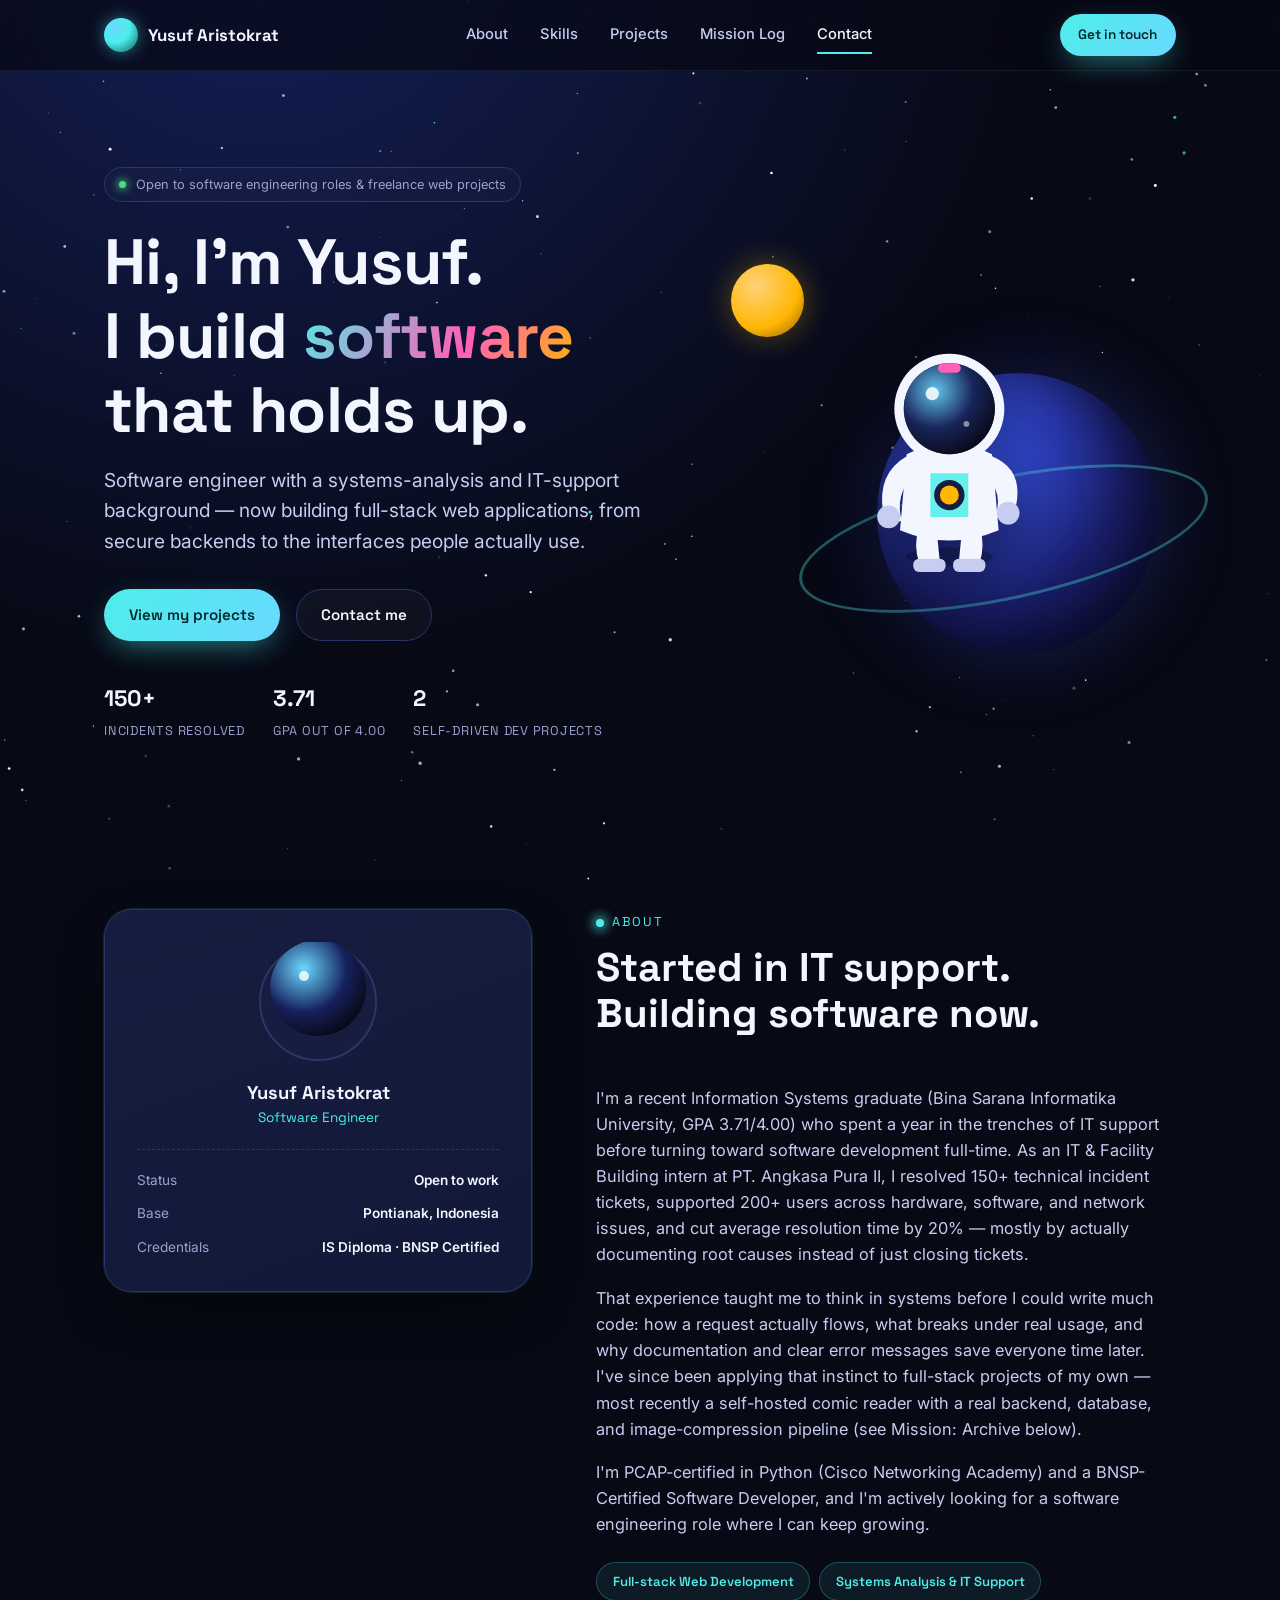
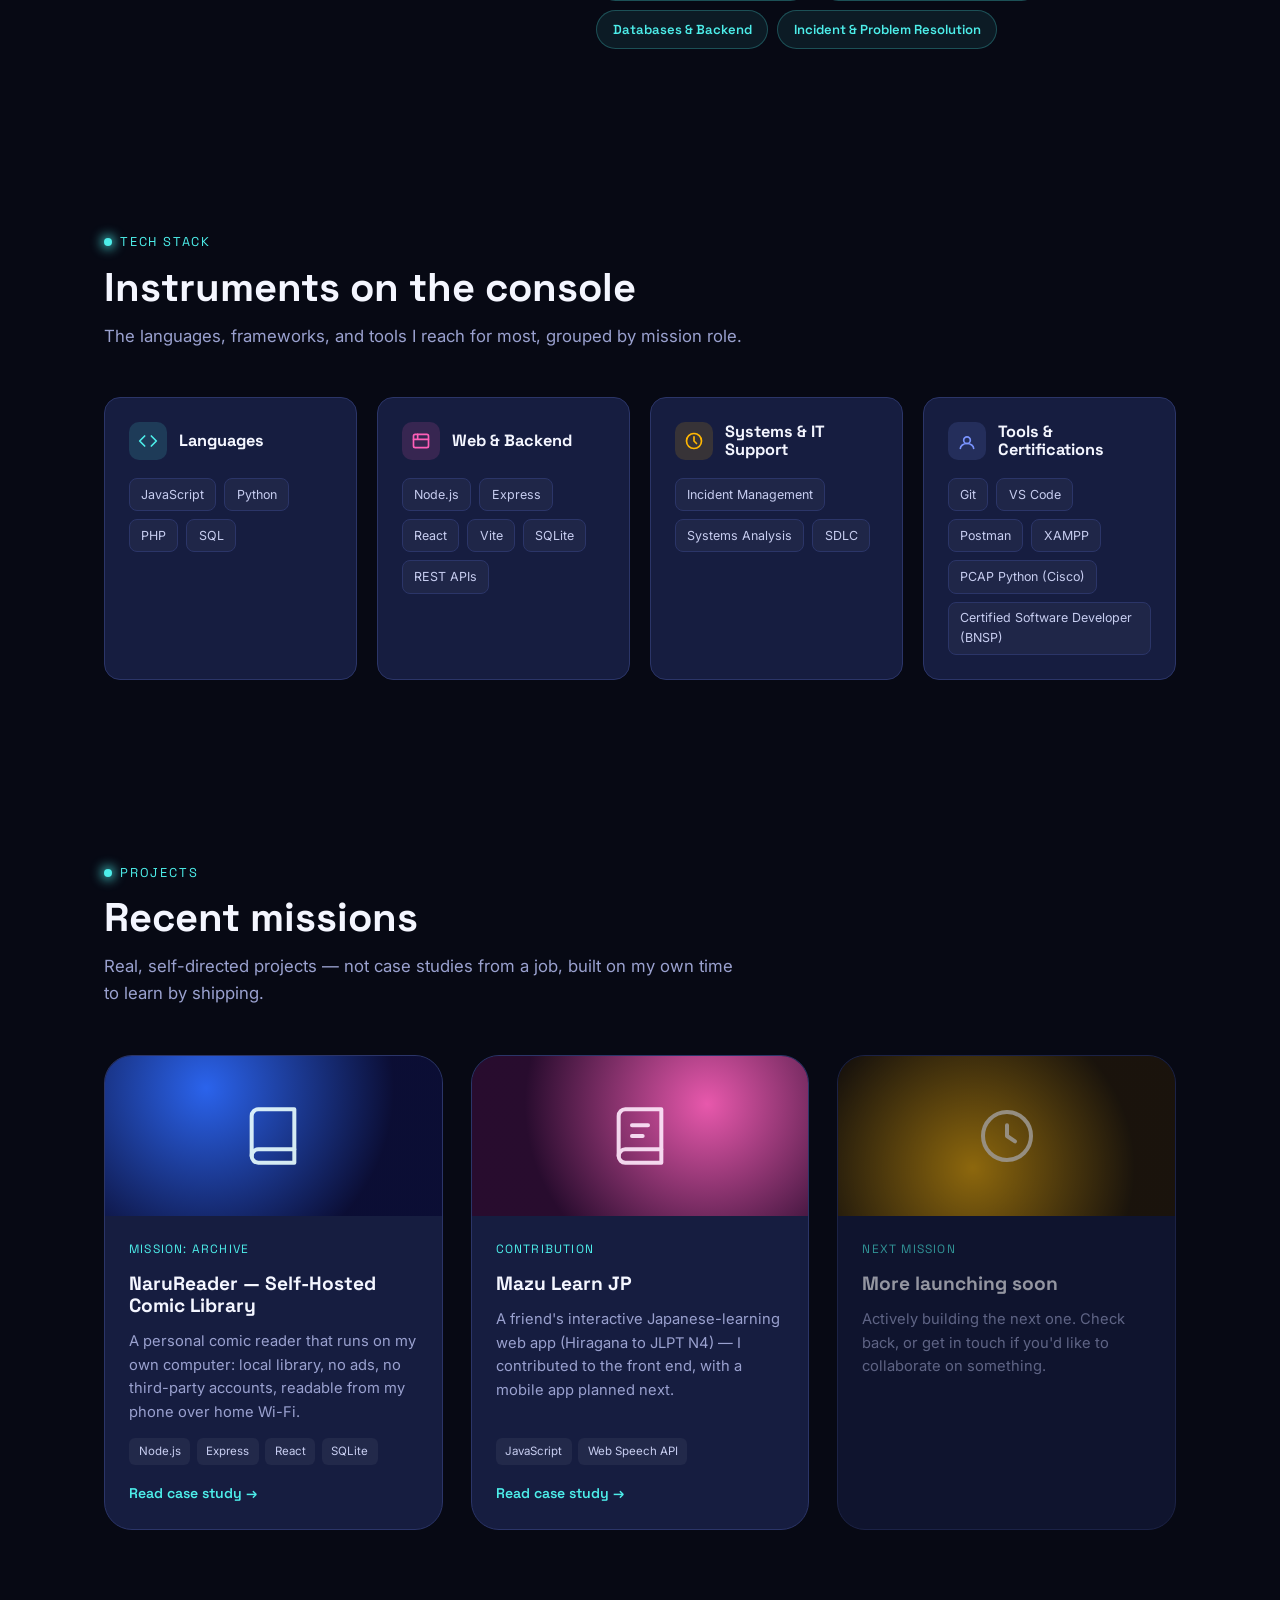
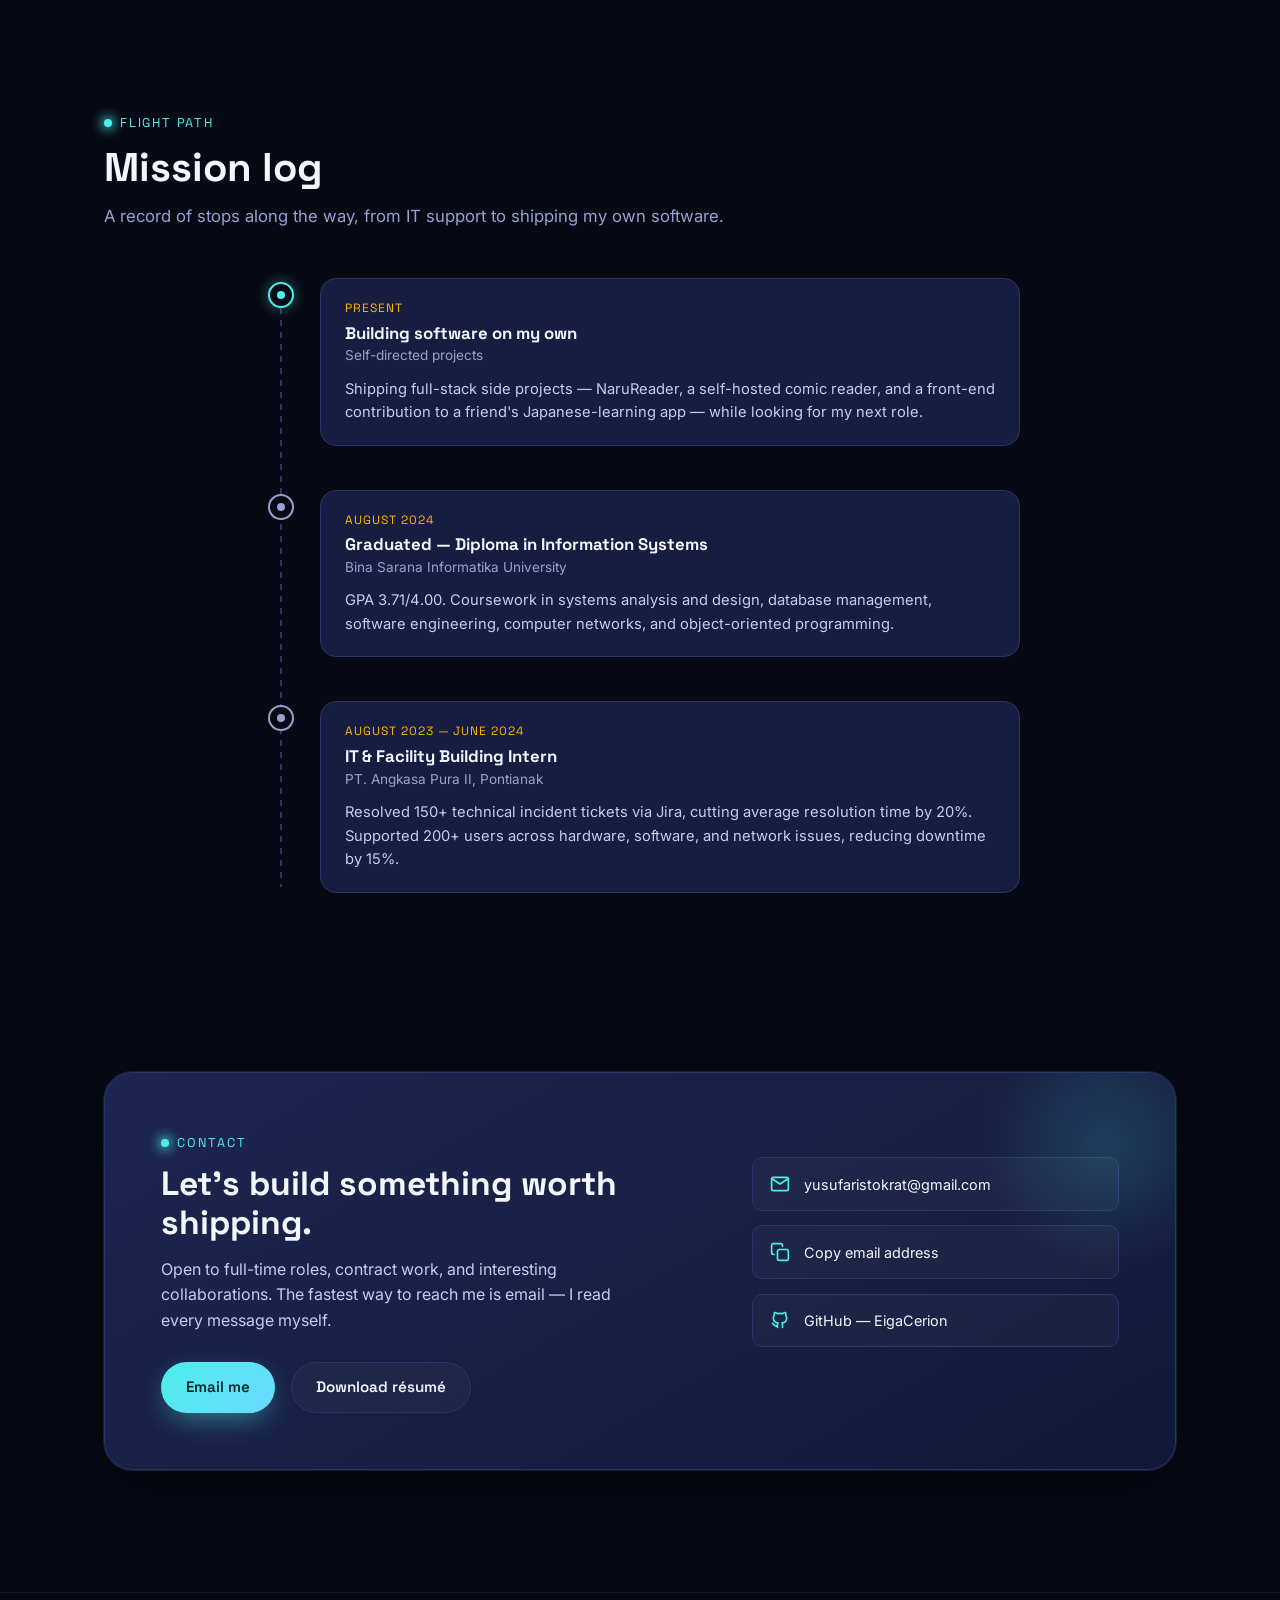
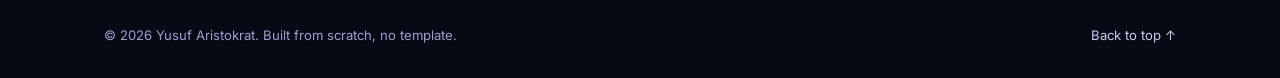
==== commit e4a00218: "Use relative paths so the site works under a GitHub Pages subpath Absolute root paths (/assets/...) " ====
--- a/index.html
+++ b/index.html
@@ -13,7 +13,7 @@
   <link rel="preconnect" href="https://fonts.gstatic.com" crossorigin />
   <link href="https://fonts.googleapis.com/css2?family=Space+Grotesk:wght@500;600;700&family=Inter:wght@400;500;600&display=swap" rel="stylesheet" />
 
-  <link rel="stylesheet" href="/assets/css/style.css" />
+  <link rel="stylesheet" href="assets/css/style.css" />
 
   <meta property="og:title" content="Yusuf Aristokrat — Software Engineer" />
   <meta property="og:description" content="Software engineer with an IT-support and systems-analysis background, building full-stack web applications." />
@@ -203,7 +203,6 @@
               <span class="skill-tag">Python</span>
               <span class="skill-tag">PHP</span>
               <span class="skill-tag">SQL</span>
-              <span class="skill-tag">HTML / CSS</span>
             </div>
           </div>
 
@@ -233,8 +232,6 @@
             </div>
             <div class="skill-tags">
               <span class="skill-tag">Incident Management</span>
-              <span class="skill-tag">Jira</span>
-              <span class="skill-tag">ServiceNow</span>
               <span class="skill-tag">Systems Analysis</span>
               <span class="skill-tag">SDLC</span>
             </div>
@@ -270,7 +267,7 @@
         </div>
 
         <div class="projects-grid reveal">
-          <a class="project-card" href="/projects/naruread.html">
+          <a class="project-card" href="projects/naruread.html">
             <div class="project-thumb thumb-relay">
               <svg viewBox="0 0 24 24" fill="none" stroke="#eaffff" stroke-width="1.5" stroke-linecap="round" stroke-linejoin="round"><path d="M4 19.5A2.5 2.5 0 0 1 6.5 17H20"/><path d="M6.5 2H20v20H6.5A2.5 2.5 0 0 1 4 19.5v-15A2.5 2.5 0 0 1 6.5 2Z"/></svg>
             </div>
@@ -283,7 +280,7 @@
             </div>
           </a>
 
-          <a class="project-card" href="/projects/mazu-learn-jp.html">
+          <a class="project-card" href="projects/mazu-learn-jp.html">
             <div class="project-thumb thumb-beacon">
               <svg viewBox="0 0 24 24" fill="none" stroke="#ffeafc" stroke-width="1.5" stroke-linecap="round" stroke-linejoin="round"><path d="M4 19.5A2.5 2.5 0 0 1 6.5 17H20"/><path d="M6.5 2H20v20H6.5A2.5 2.5 0 0 1 4 19.5v-15A2.5 2.5 0 0 1 6.5 2Z"/><path d="M9 8h6M9 12h4"/></svg>
             </div>
@@ -366,7 +363,7 @@
             </p>
             <div class="contact-actions">
               <a class="btn btn-primary" href="mailto:yusufaristokrat@gmail.com">Email me</a>
-              <a class="btn btn-ghost" href="/assets/resume.pdf" target="_blank" rel="noopener">Download résumé</a>
+              <a class="btn btn-ghost" href="assets/resume.pdf" target="_blank" rel="noopener">Download résumé</a>
             </div>
           </div>
 
@@ -383,10 +380,6 @@
               <svg viewBox="0 0 24 24" fill="none" stroke="currentColor" stroke-width="2" stroke-linecap="round" stroke-linejoin="round"><path d="M9 19c-4.3 1.4-4.3-2.5-6-3m12 5v-3.5c0-1 .1-1.4-.5-2 2.8-.3 5.5-1.4 5.5-6a4.6 4.6 0 0 0-1.3-3.2 4.2 4.2 0 0 0-.1-3.2s-1.1-.3-3.5 1.3a12.3 12.3 0 0 0-6.2 0C6.5 2.8 5.4 3.1 5.4 3.1a4.2 4.2 0 0 0-.1 3.2A4.6 4.6 0 0 0 4 9.5c0 4.6 2.7 5.7 5.5 6-.6.6-.6 1.2-.5 2V21"/></svg>
               GitHub — EigaCerion
             </a>
-            <a class="contact-link-item" href="https://www.linkedin.com/" target="_blank" rel="noopener">
-              <svg viewBox="0 0 24 24" fill="none" stroke="currentColor" stroke-width="2" stroke-linecap="round" stroke-linejoin="round"><rect x="2" y="9" width="4" height="12"/><circle cx="4" cy="4" r="2"/><path d="M10 9v12M10 13a4 4 0 0 1 8 0v8"/></svg>
-              LinkedIn — [add handle]
-            </a>
             <p class="copy-feedback" role="status" aria-live="polite"></p>
           </div>
         </div>
@@ -401,6 +394,6 @@
     </div>
   </footer>
 
-  <script src="/assets/js/main.js" defer></script>
+  <script src="assets/js/main.js" defer></script>
 </body>
 </html>
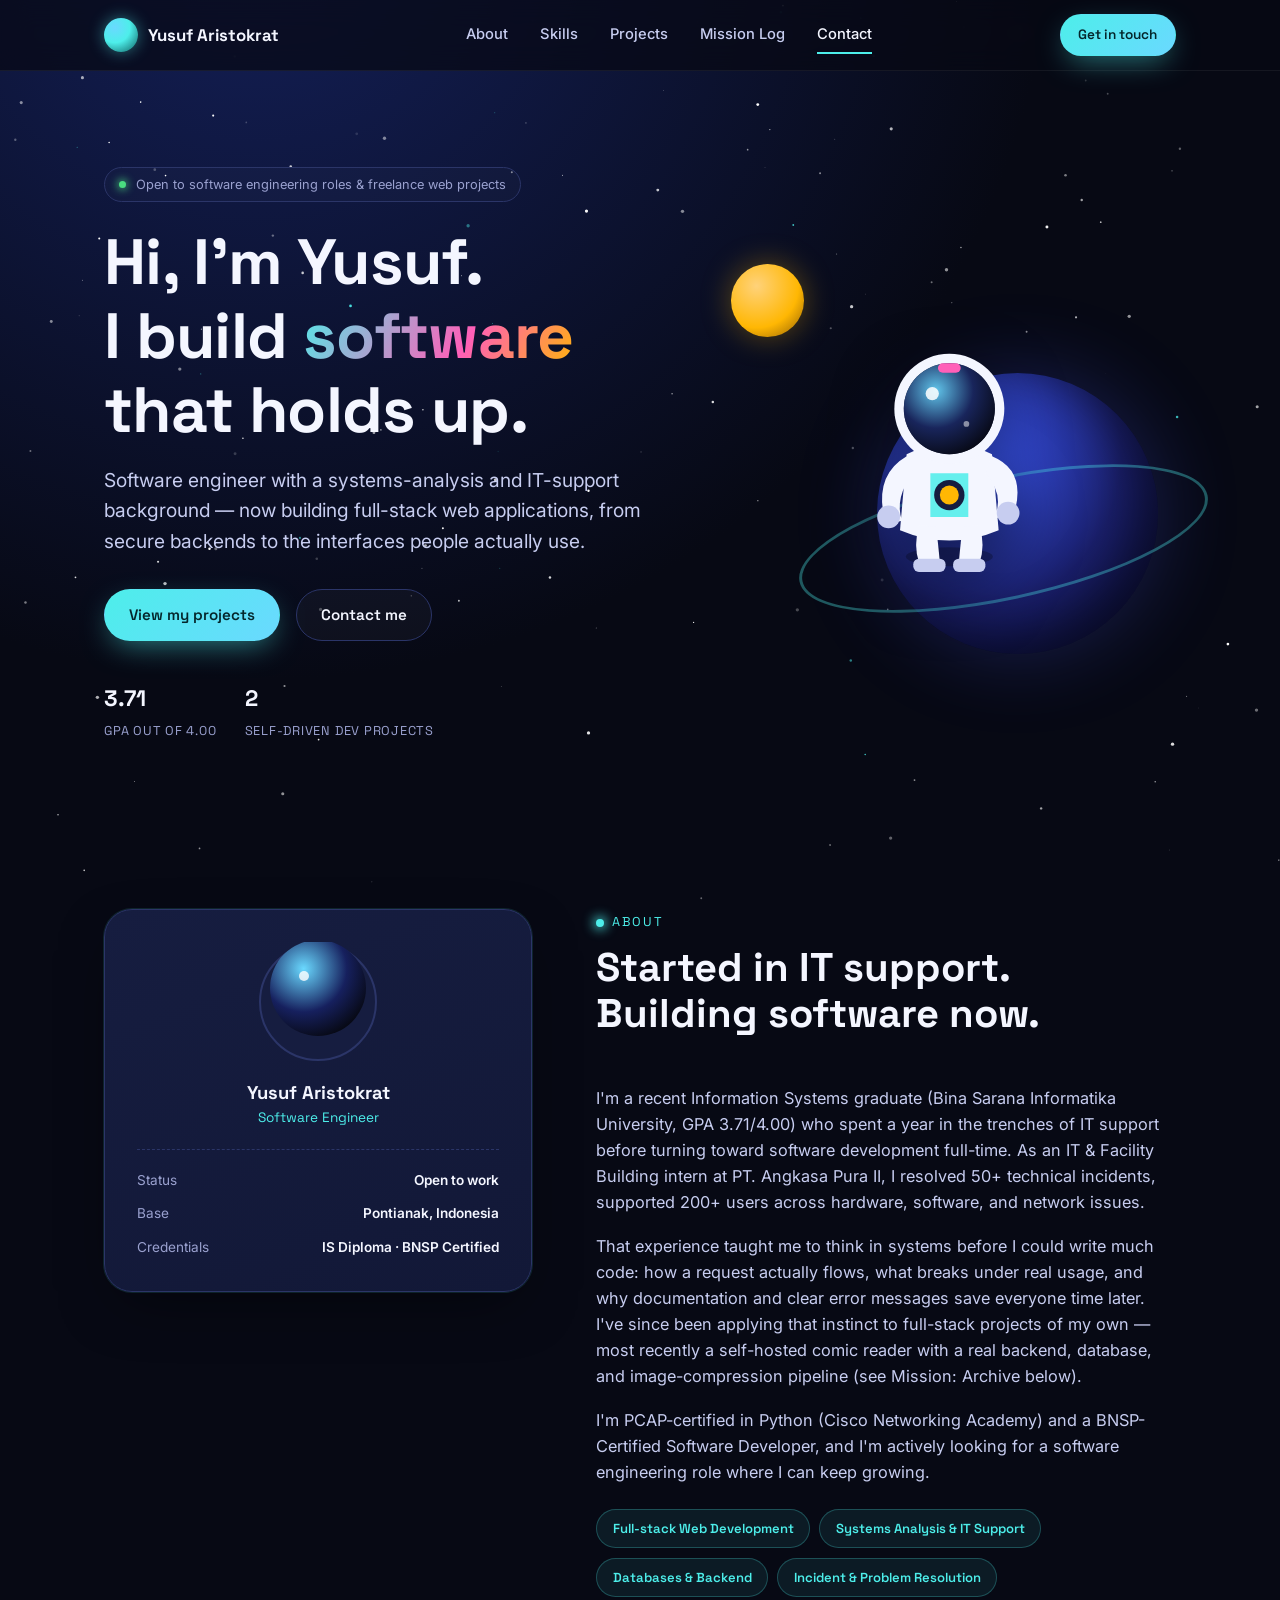
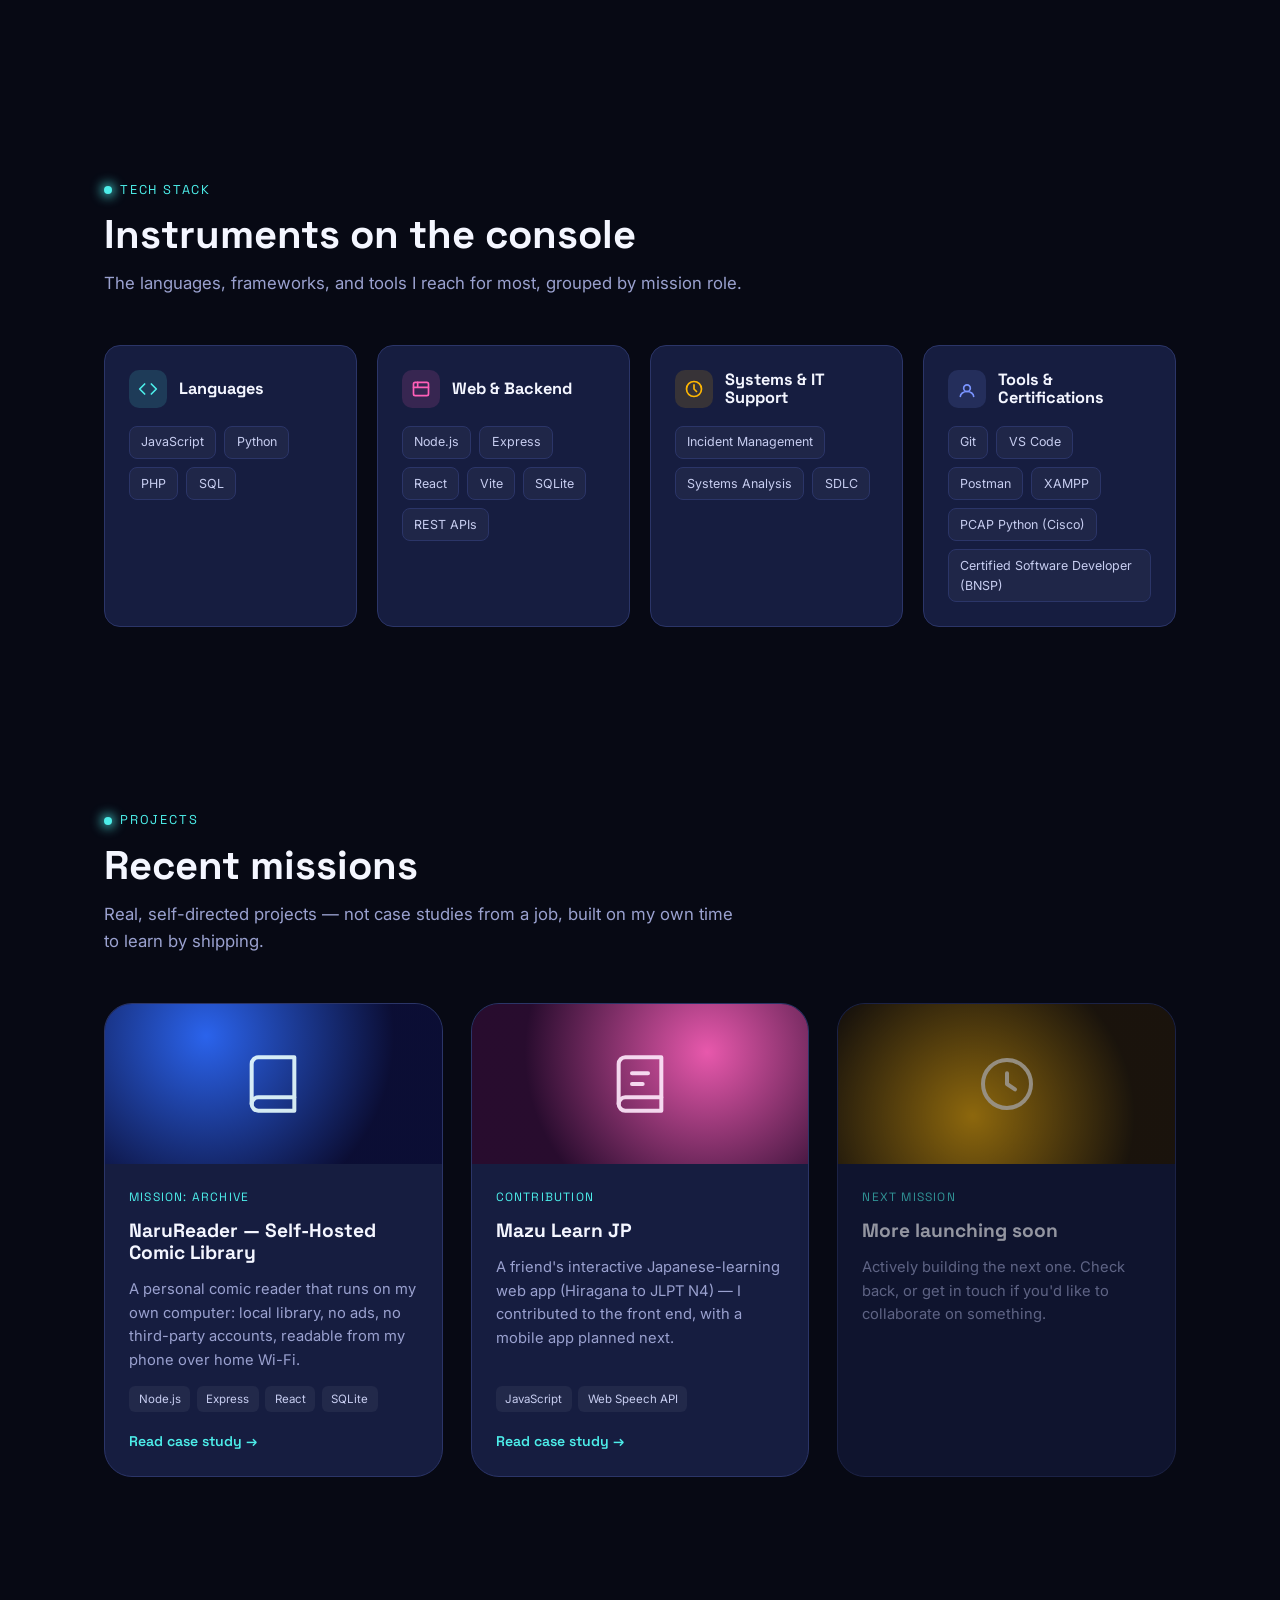
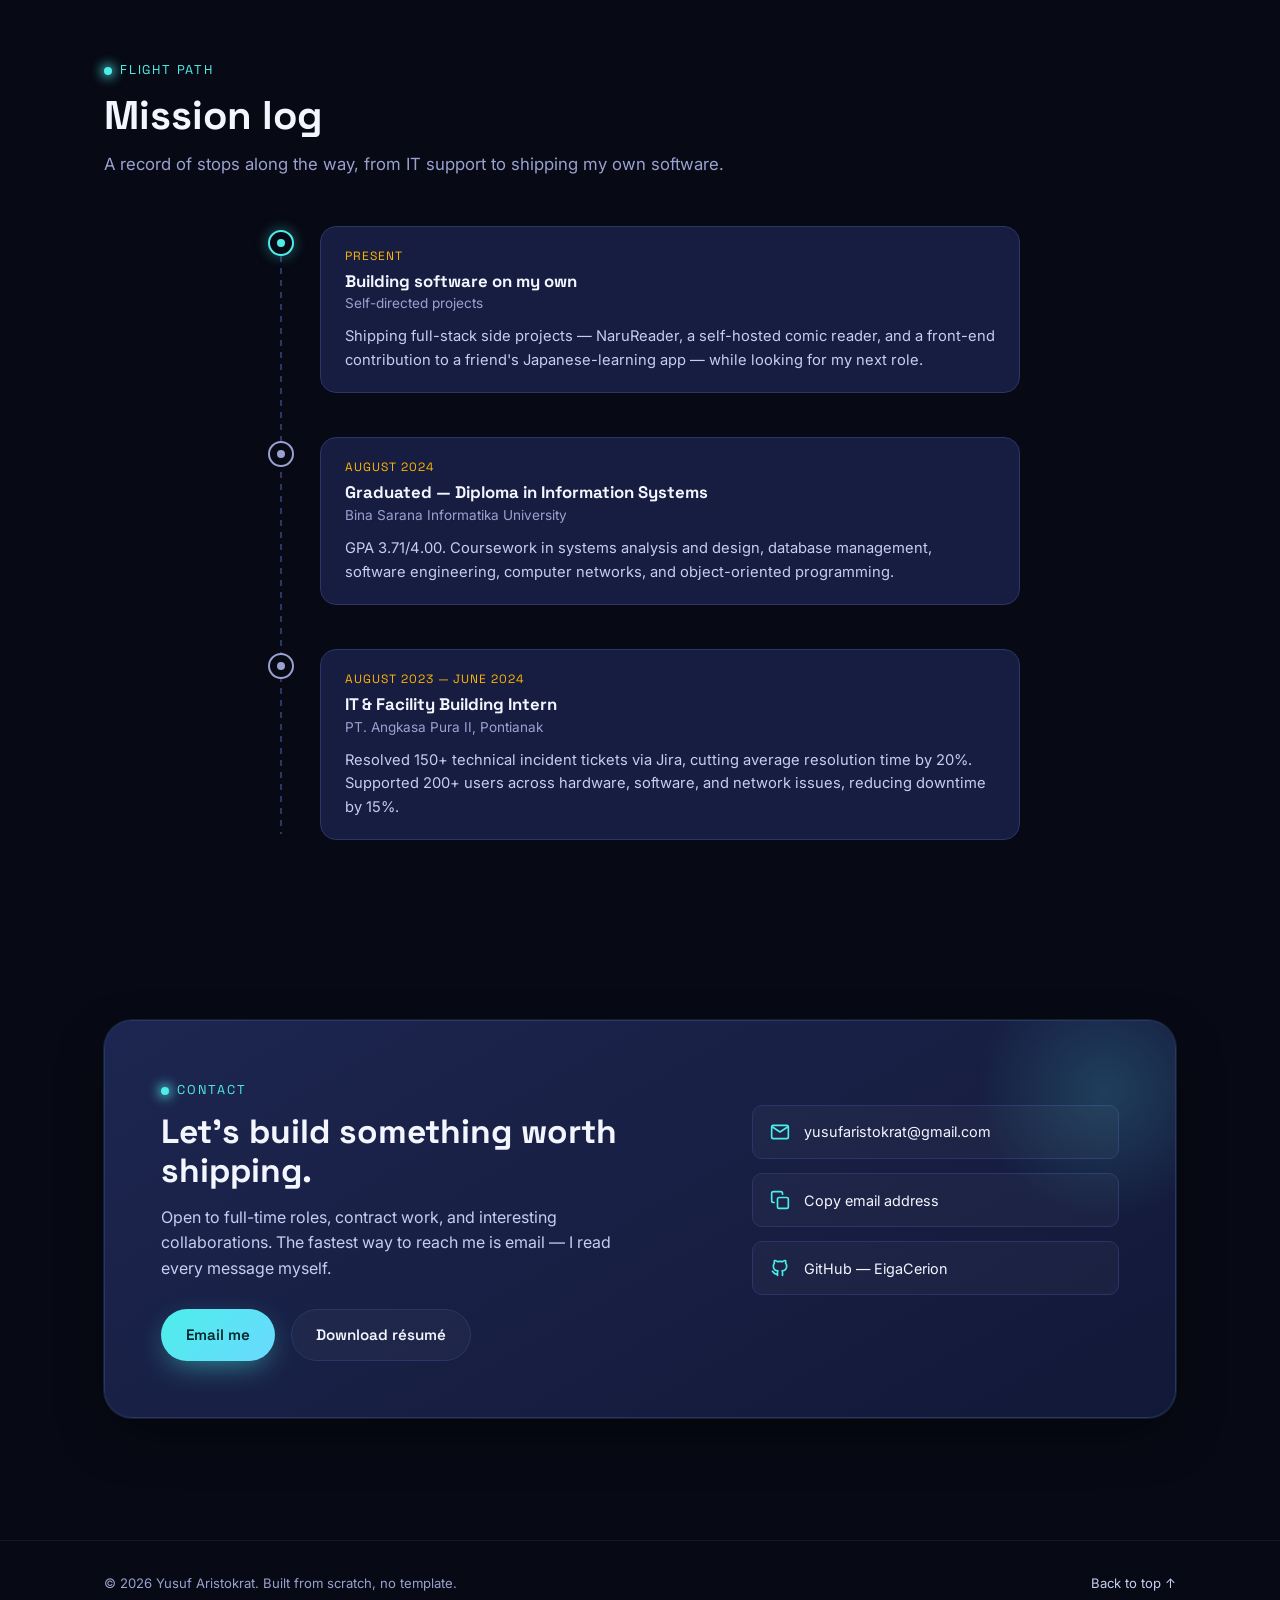
==== commit fbe9ae4d: "update detail" ====
--- a/index.html
+++ b/index.html
@@ -66,7 +66,6 @@
             <a class="btn btn-ghost" href="#contact">Contact me</a>
           </div>
           <div class="hero-meta">
-            <div><strong>150+</strong><span>Incidents resolved</span></div>
             <div><strong>3.71</strong><span>GPA out of 4.00</span></div>
             <div><strong>2</strong><span>Self-driven dev projects</span></div>
           </div>
@@ -152,10 +151,8 @@
               I'm a recent Information Systems graduate (Bina Sarana Informatika University,
               GPA 3.71/4.00) who spent a year in the trenches of IT support before turning
               toward software development full-time. As an IT &amp; Facility Building intern
-              at PT. Angkasa Pura II, I resolved 150+ technical incident tickets, supported
-              200+ users across hardware, software, and network issues, and cut average
-              resolution time by 20% — mostly by actually documenting root causes instead of
-              just closing tickets.
+              at PT. Angkasa Pura II, I resolved 50+ technical incidents, supported
+              200+ users across hardware, software, and network issues.
             </p>
             <p>
               That experience taught me to think in systems before I could write much code:
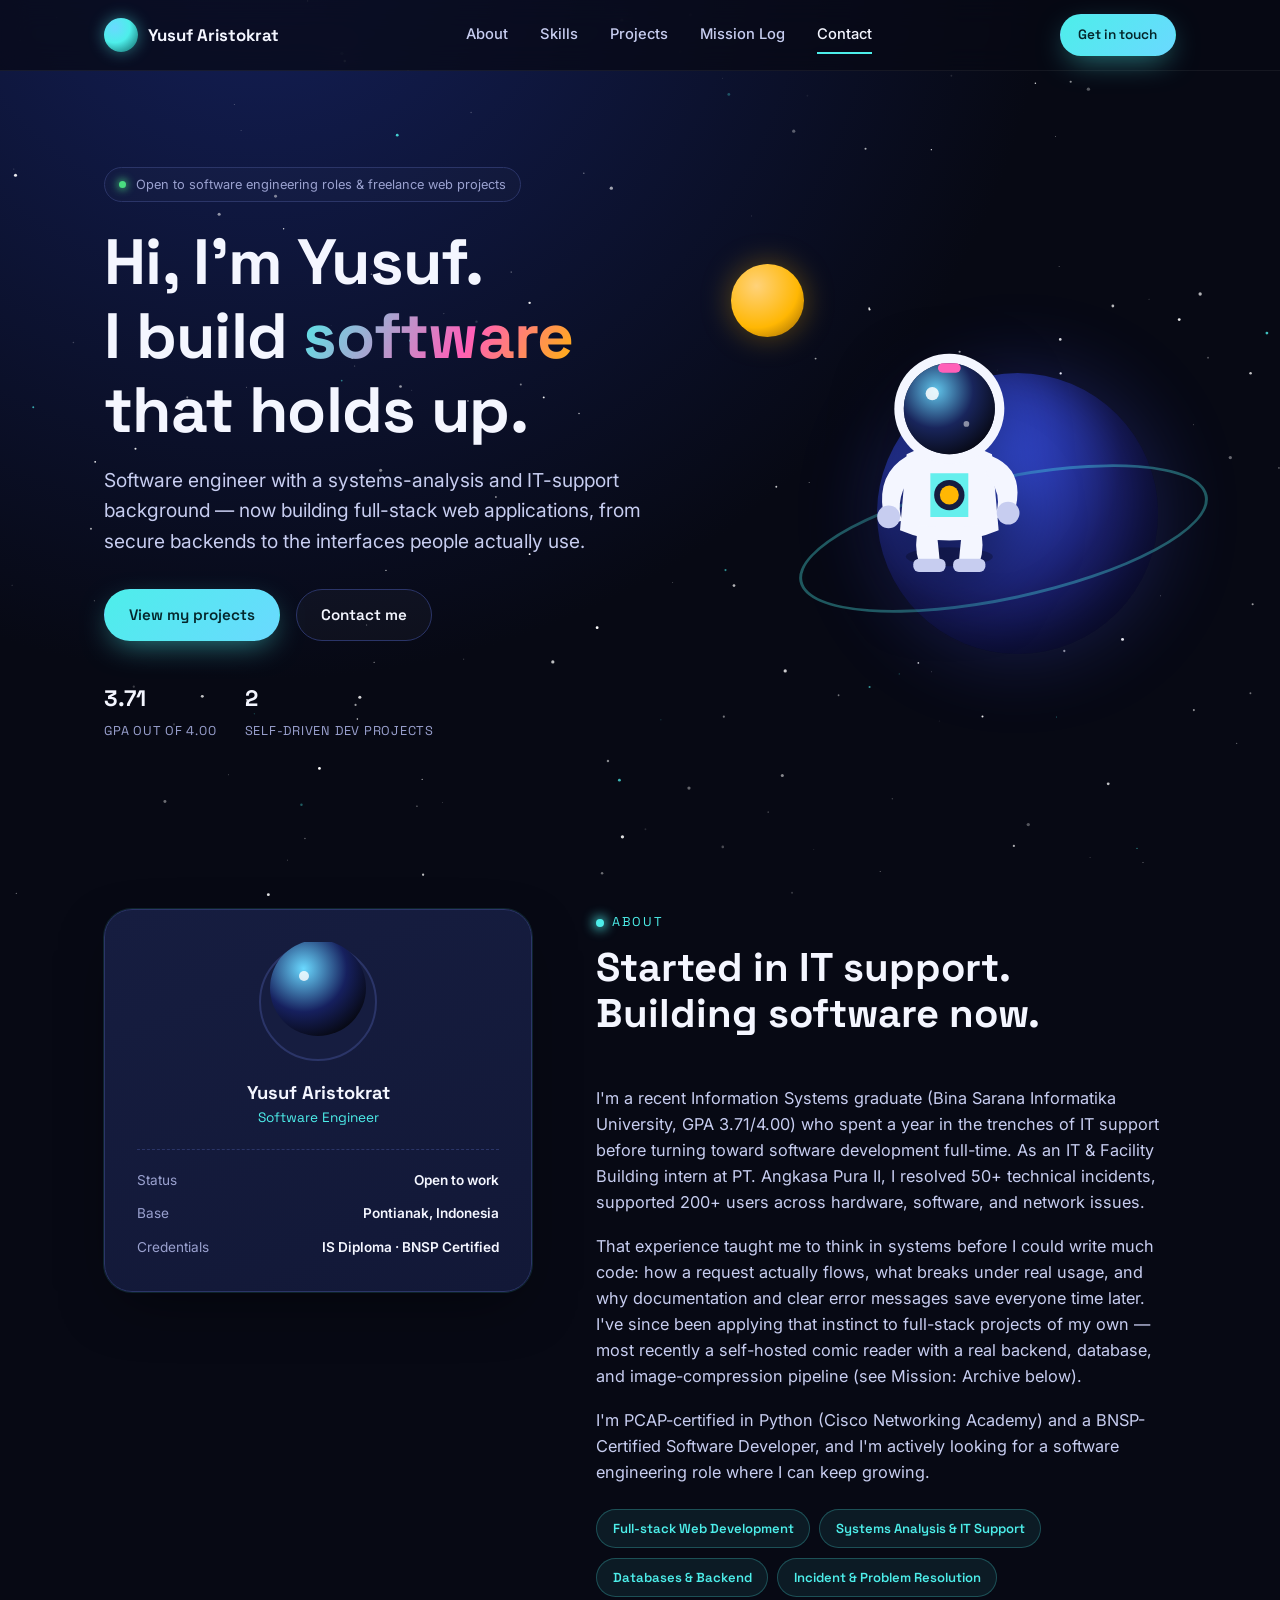
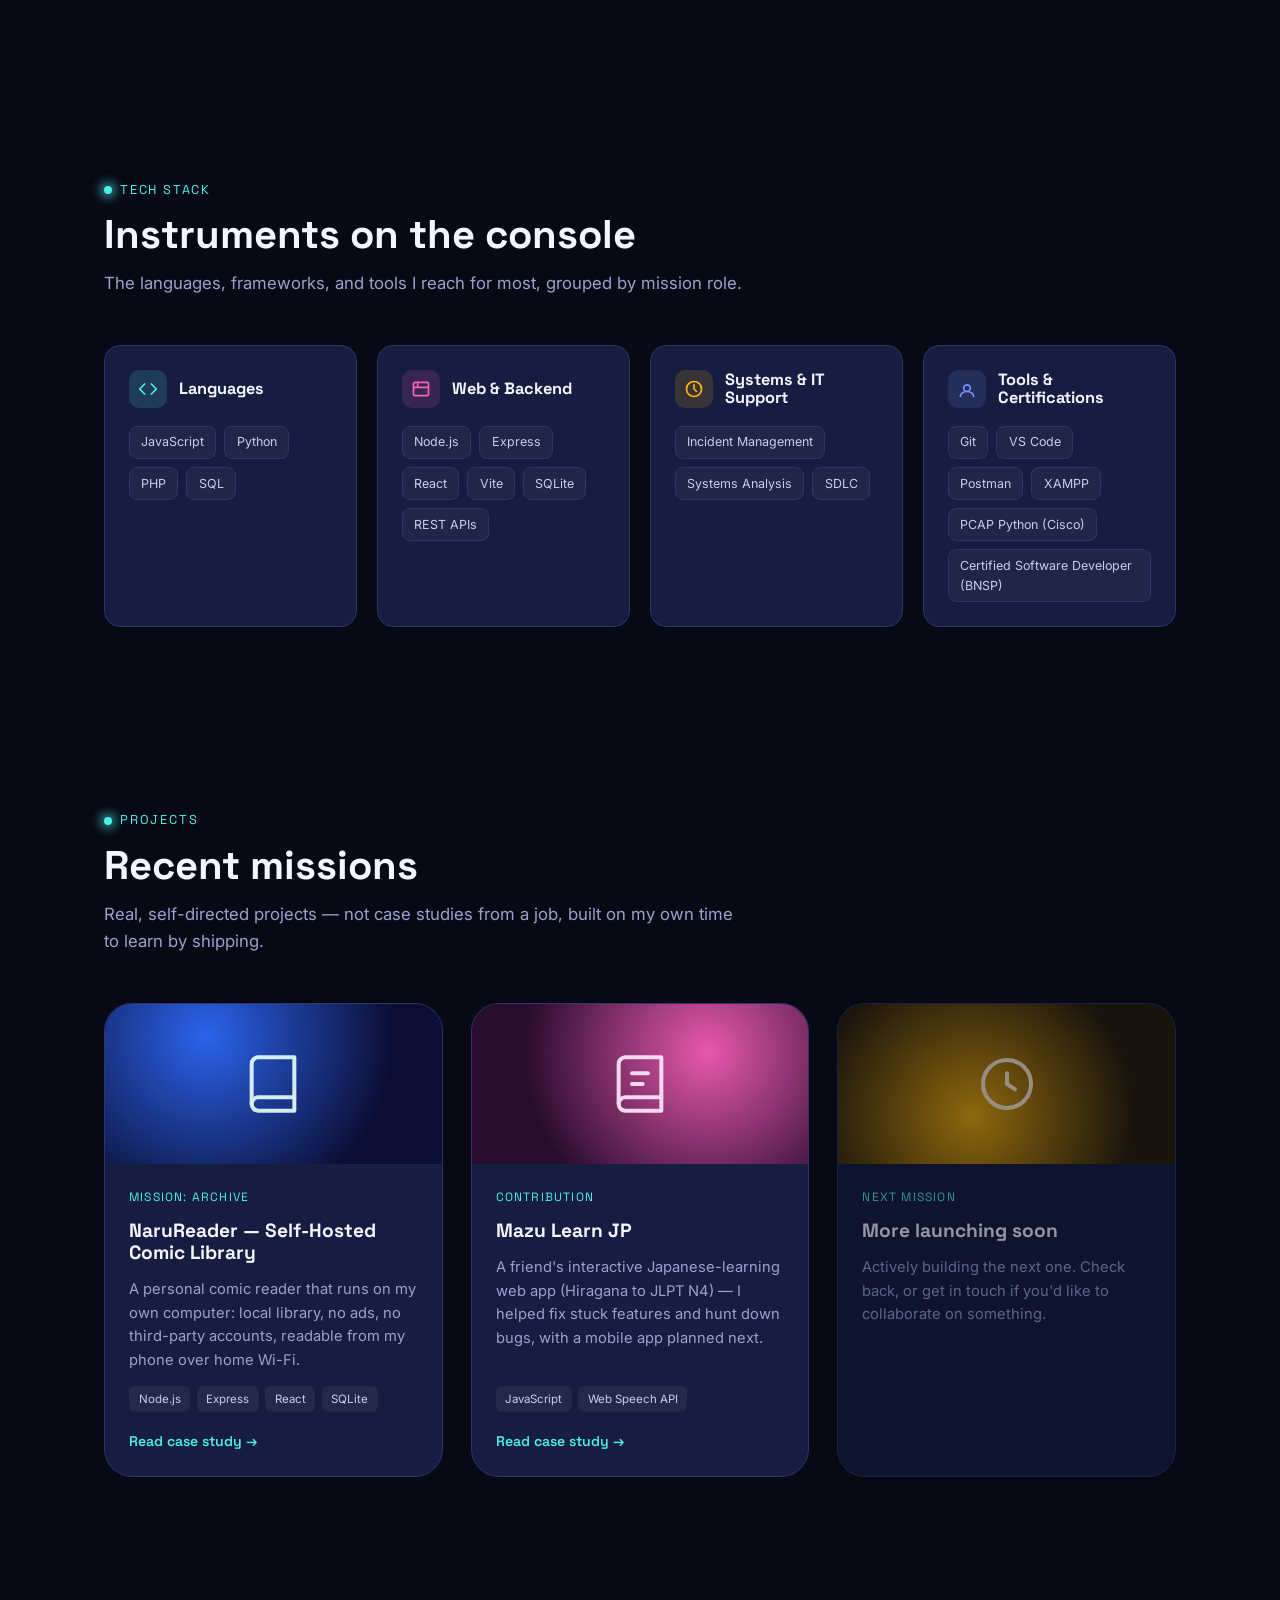
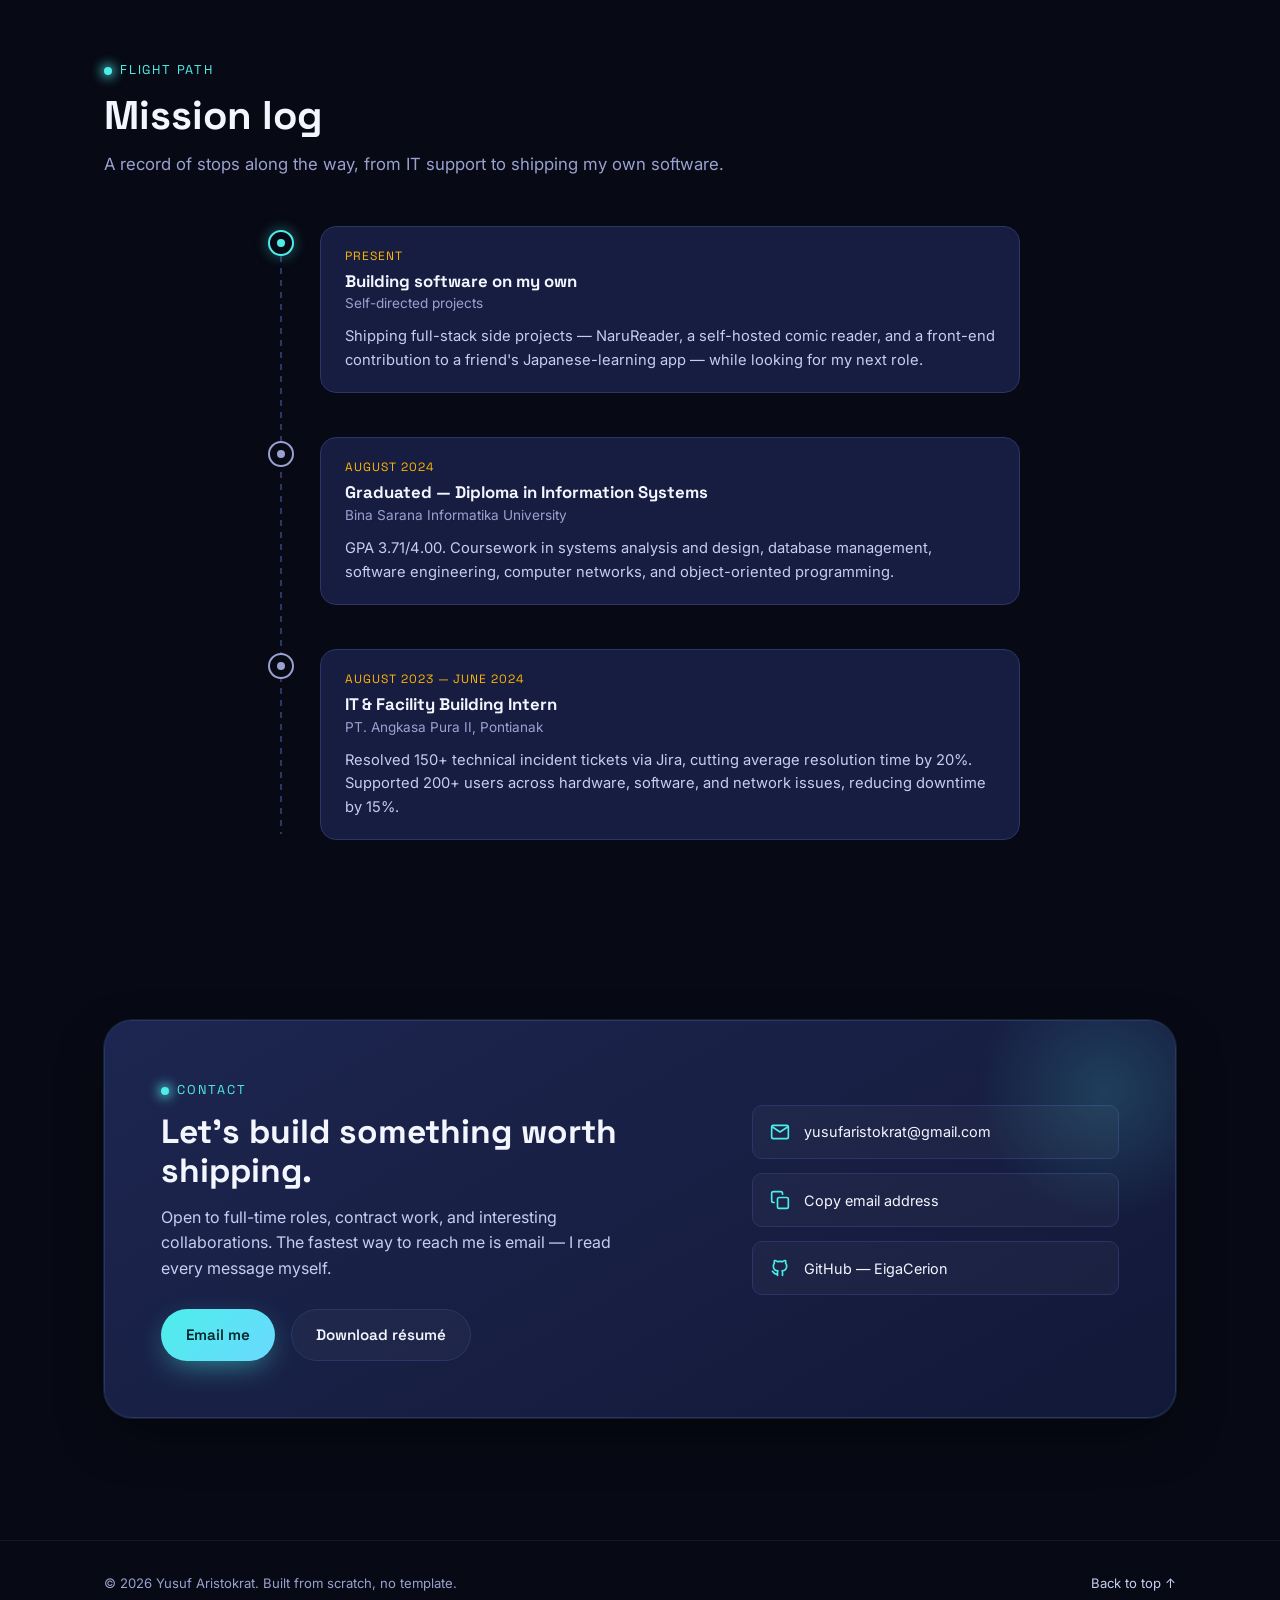
==== commit fd748d5f: "Update README with personal intro + tech spec, fix contribution wording Kept the author's own projec" ====
--- a/index.html
+++ b/index.html
@@ -284,7 +284,7 @@
             <div class="project-body">
               <span class="project-codename">Contribution</span>
               <h3>Mazu Learn JP</h3>
-              <p>A friend's interactive Japanese-learning web app (Hiragana to JLPT N4) — I contributed to the front end, with a mobile app planned next.</p>
+              <p>A friend's interactive Japanese-learning web app (Hiragana to JLPT N4) — I helped fix stuck features and hunt down bugs, with a mobile app planned next.</p>
               <div class="project-tags"><span>JavaScript</span><span>Web Speech API</span></div>
               <span class="project-link">Read case study →</span>
             </div>
